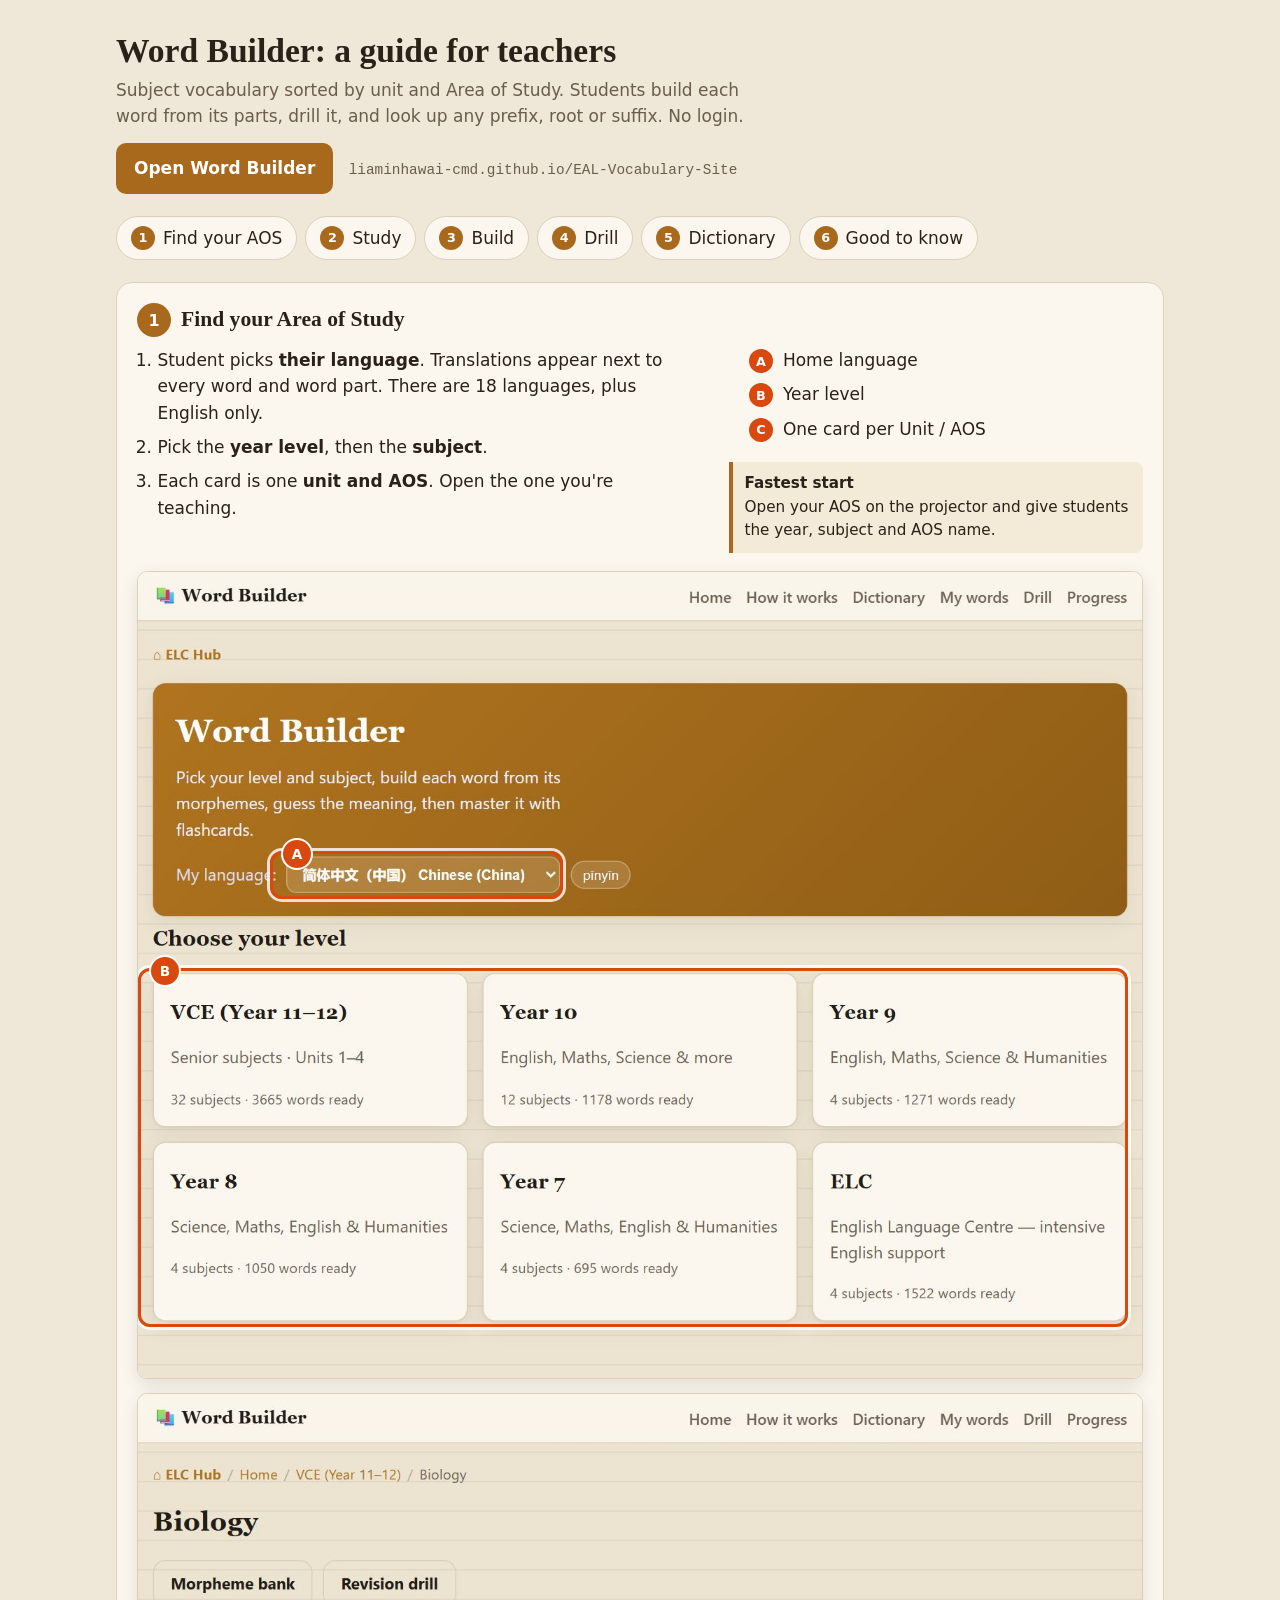
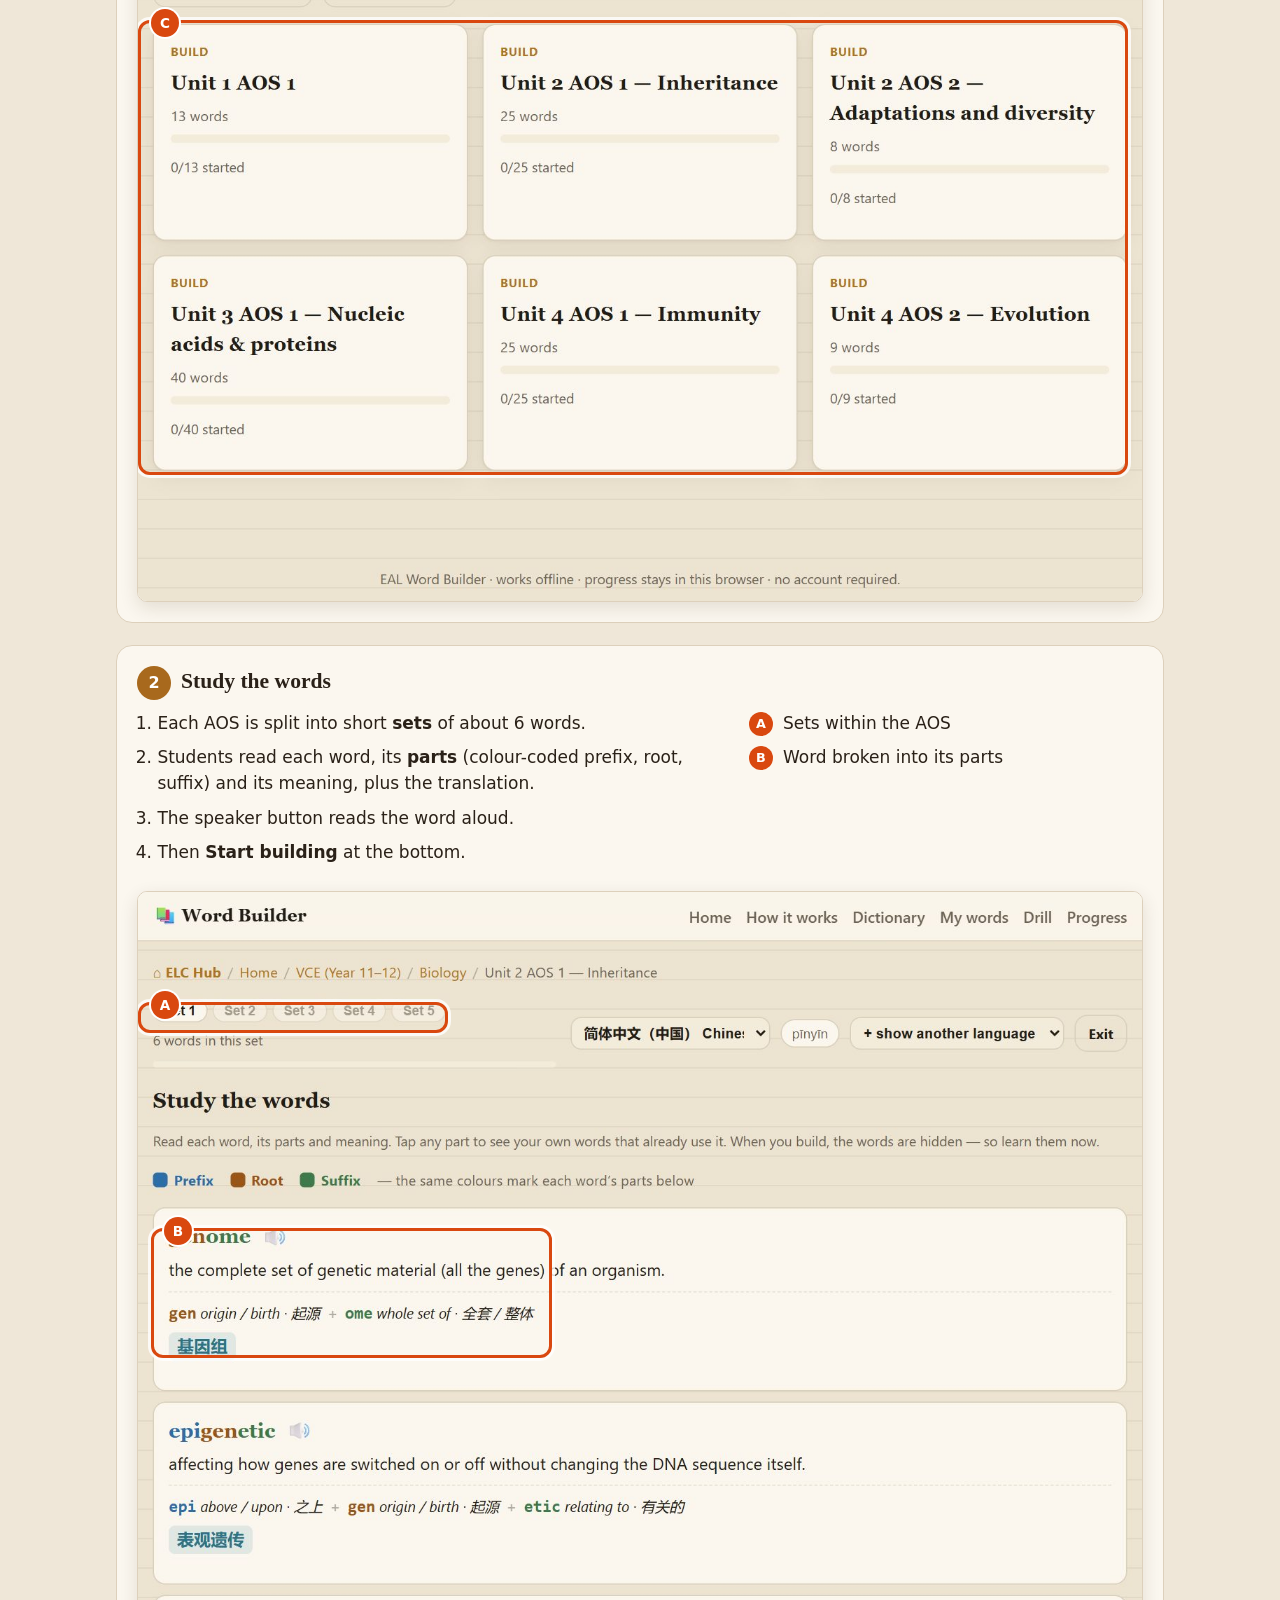
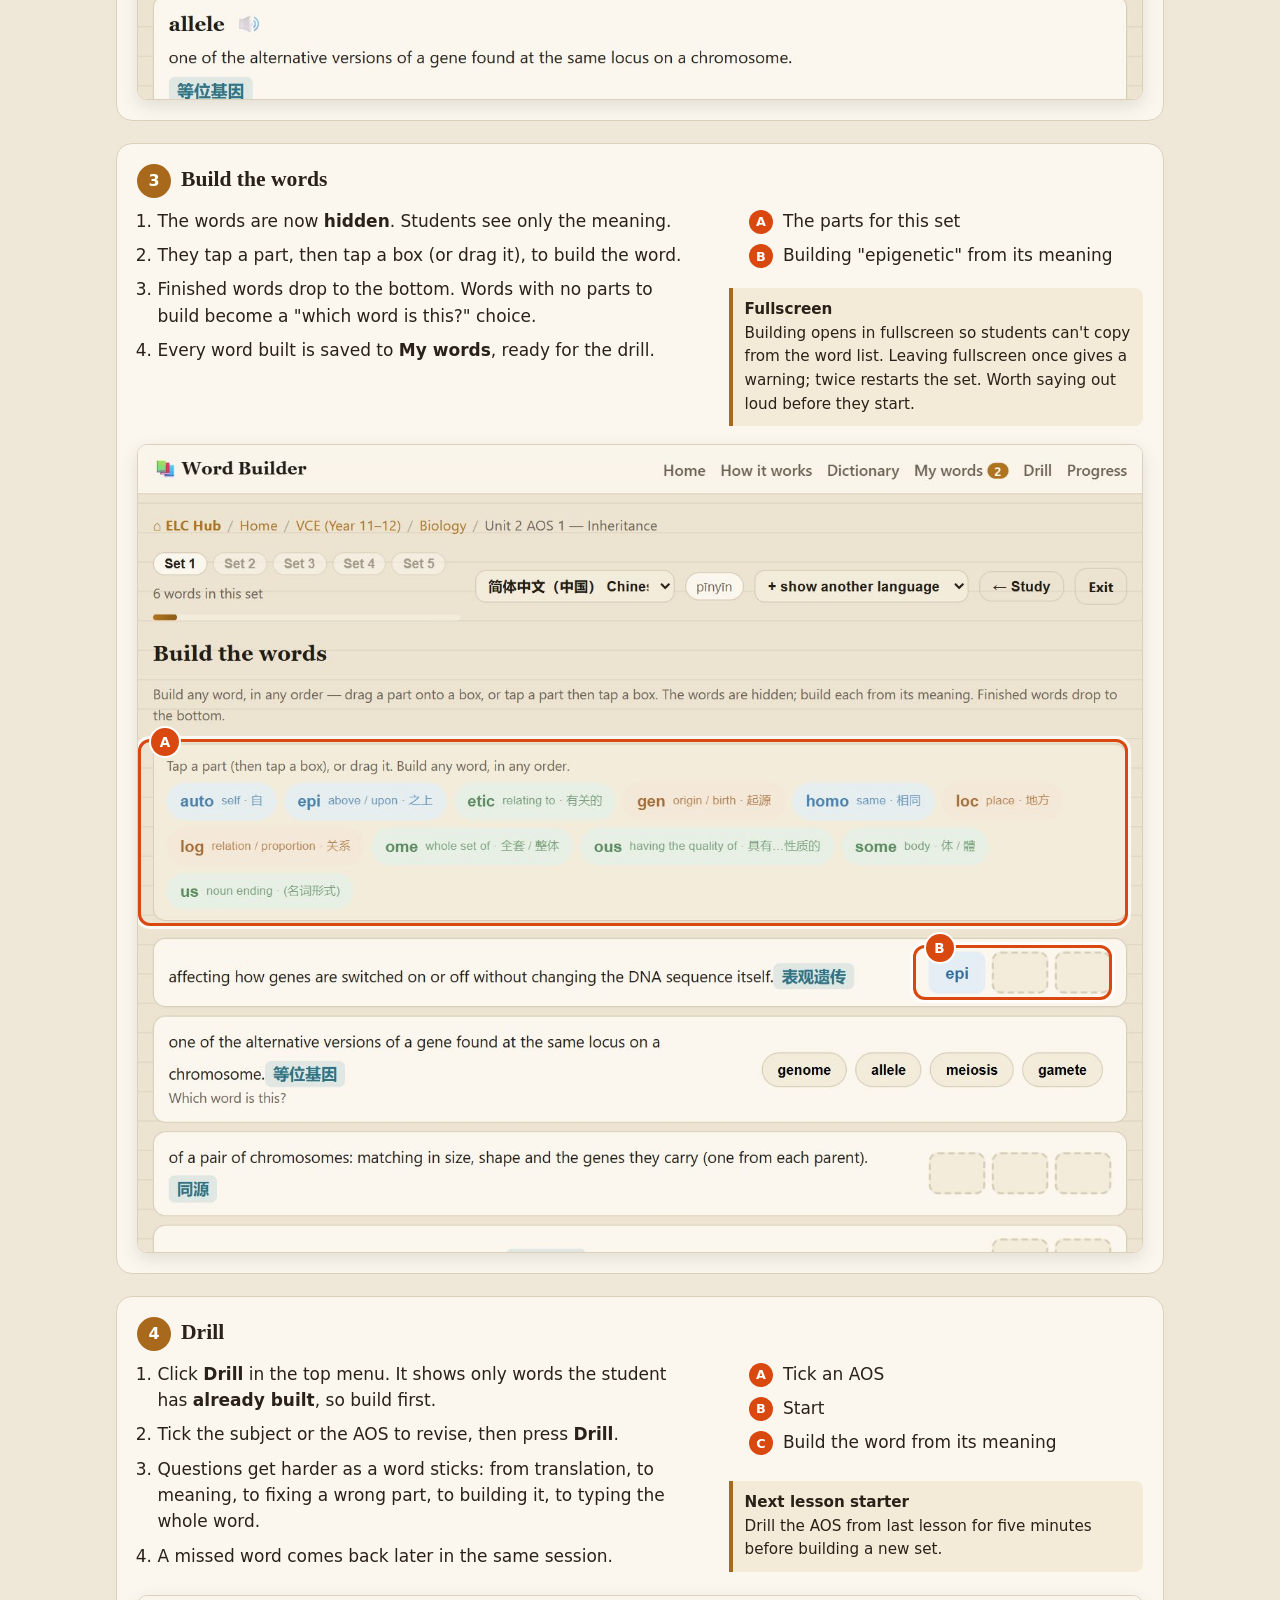
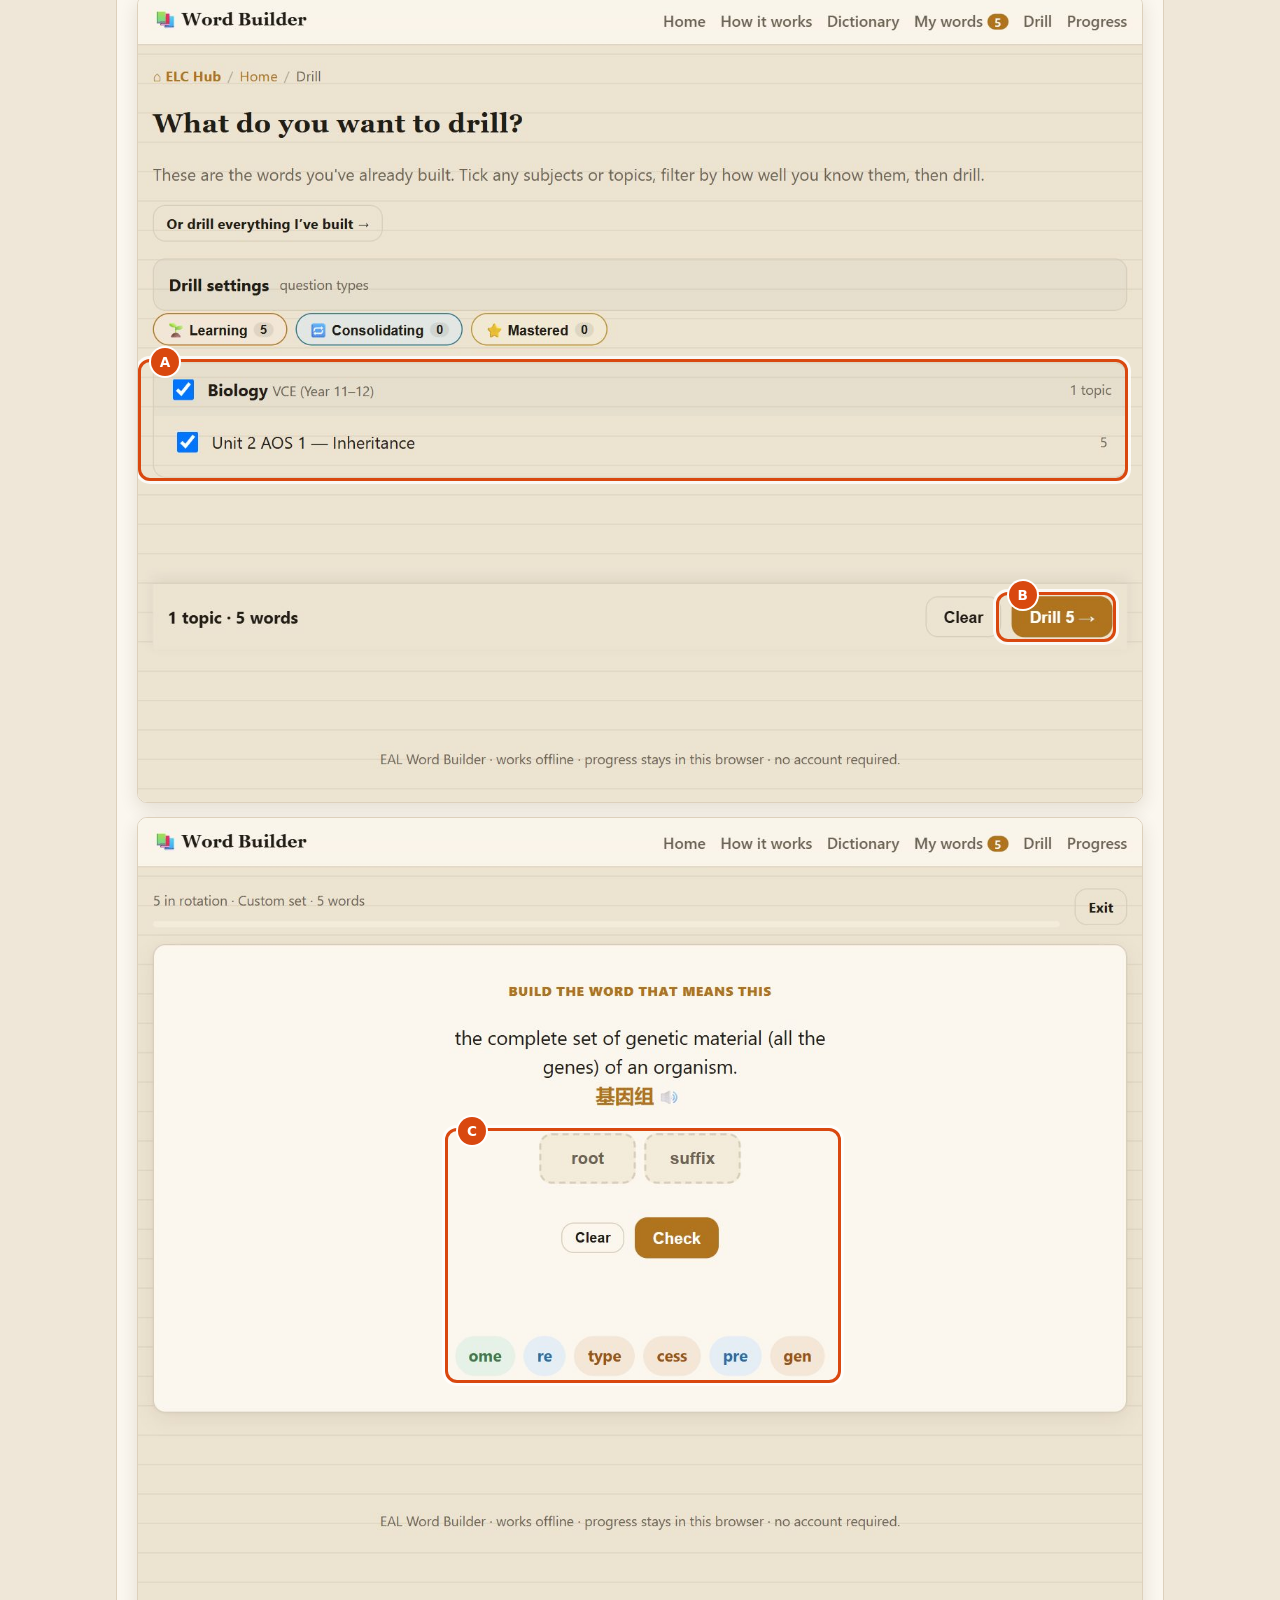
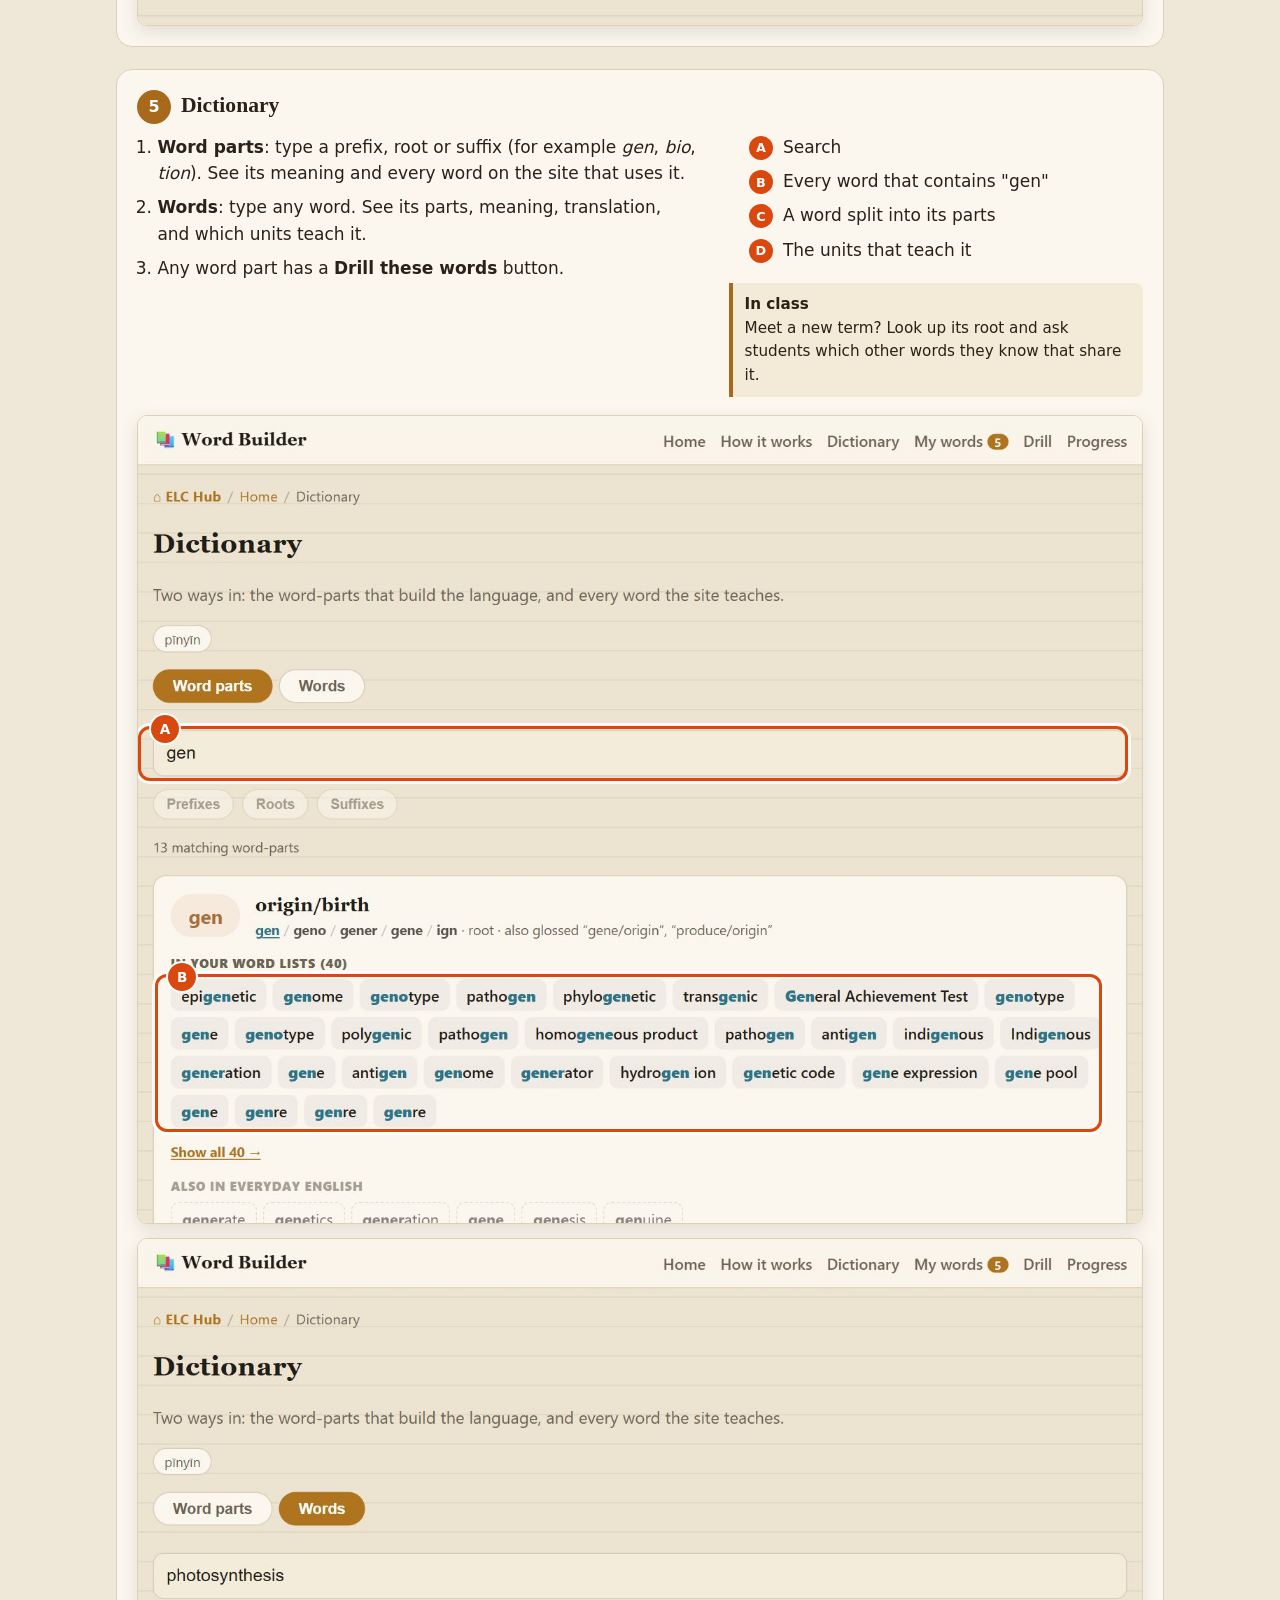
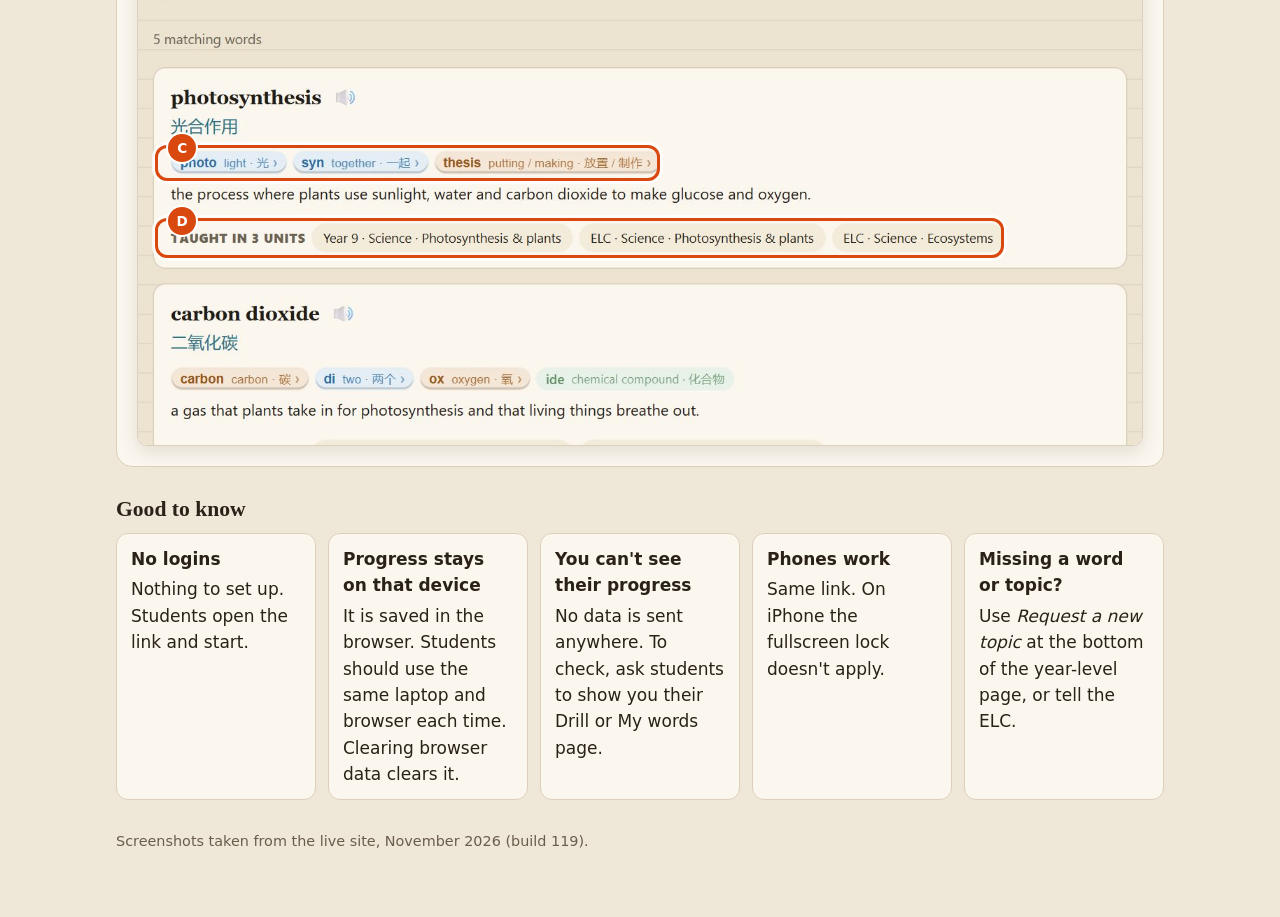
==== teachers/index.html @ efd08139 "Teacher guide at /teachers/: find an AOS, study, build, drill, dictionary Headstart teachers are get" ====
<!DOCTYPE html>
<html lang="en-AU">
<head>
<meta charset="UTF-8">
<meta name="viewport" content="width=device-width, initial-scale=1">
<title>Word Builder: teacher guide</title>
<meta name="description" content="A five-minute guide for teachers: how students find their unit's vocabulary, build it, drill it, and look up word parts.">
<link rel="icon" href="../icons/icon.svg" type="image/svg+xml">
<style>
/* ------------------------------------------------------------------
   Teacher guide for Word Builder. Screenshots are in img/, captured
   from the live site at 1366x768. Rings are positioned in % of the
   screenshot, so they stay on target at any width.
   ------------------------------------------------------------------ */
:root{
  --bg:#efe7d8; --card:#fbf7ef; --ink:#2a2118; --muted:#6b5d4c;
  --accent:#a8691d; --accent-ink:#ffffff; --ring:#d9480f; --line:#ddd0bb;
}
*{box-sizing:border-box}
html{scroll-behavior:smooth}
@media (prefers-reduced-motion:reduce){html{scroll-behavior:auto}}
body{margin:0;background:var(--bg);color:var(--ink);
  font:17px/1.55 system-ui,-apple-system,"Segoe UI",Roboto,sans-serif}
a{color:var(--accent)}
a:focus-visible,button:focus-visible{outline:3px solid var(--ring);outline-offset:2px}
.wrap{max-width:1080px;margin:0 auto;padding:24px 16px 64px}
header h1{font:700 2.1rem/1.15 Georgia,"Times New Roman",serif;margin:8px 0 6px}
header p{margin:0 0 14px;color:var(--muted);max-width:60ch}
.open{display:inline-block;background:var(--accent);color:var(--accent-ink);
  text-decoration:none;font-weight:700;padding:12px 18px;border-radius:10px;min-height:44px}
.url{font-family:ui-monospace,Consolas,monospace;font-size:.9rem;color:var(--muted);
  margin-left:10px;word-break:break-all}

/* contents strip */
nav.toc{display:flex;flex-wrap:wrap;gap:8px;margin:22px 0 8px;padding:0;list-style:none}
nav.toc a{display:flex;align-items:center;gap:8px;background:var(--card);border:1px solid var(--line);
  border-radius:999px;padding:8px 14px;text-decoration:none;color:var(--ink);min-height:40px}
nav.toc b{display:inline-grid;place-items:center;width:24px;height:24px;border-radius:50%;
  background:var(--accent);color:var(--accent-ink);font-size:.8rem}

/* steps */
section.step{background:var(--card);border:1px solid var(--line);border-radius:16px;
  padding:20px;margin:22px 0;display:grid;grid-template-columns:1fr;gap:18px;align-items:start}
/* text block: steps on the left, key and tip on the right, image full width below */
.step > div:first-child{display:grid;grid-template-columns:1.35fr 1fr;column-gap:32px;align-items:start}
.step > div:first-child h2{grid-column:1 / -1}
.step > div:first-child ol{grid-row:span 2}
.step > div:first-child .key{margin-top:0}
@media screen and (max-width:860px){.step > div:first-child{grid-template-columns:1fr}}
.step h2{font:700 1.35rem/1.2 Georgia,serif;margin:0 0 10px;display:flex;gap:10px;align-items:baseline}
.step h2 .n{flex:none;display:inline-grid;place-items:center;width:34px;height:34px;border-radius:50%;
  background:var(--accent);color:var(--accent-ink);font:700 1rem system-ui,sans-serif}
.step ol,.step ul{margin:0;padding-left:1.2em}
.step li{margin:0 0 8px}
.tip{margin-top:12px;padding:10px 12px;border-left:4px solid var(--accent);background:#f4ead8;
  border-radius:0 8px 8px 0;font-size:.95rem}
.tip b{display:block}

/* screenshot with callout rings */
.shot{margin:0;position:relative;border-radius:10px;overflow:hidden;border:1px solid var(--line);
  box-shadow:0 6px 18px rgba(60,40,10,.12);background:#fff}
/* The app's content column runs from 15% to 85% of the screenshot width.
   The frame is scaled so that column fills the figure; rings sit inside the
   frame, so their % positions still refer to the full screenshot. */
.frame{position:relative;width:142.86%;margin-left:-21.43%}
.shot img{display:block;width:100%;height:auto}
.ring{position:absolute;border:3px solid var(--ring);border-radius:12px;
  box-shadow:0 0 0 3px rgba(255,255,255,.8);pointer-events:none;animation:pulse 2.2s ease-in-out infinite}
.ring span{position:absolute;top:-14px;left:10px;width:28px;height:28px;border-radius:50%;
  background:var(--ring);color:#fff;font:700 .85rem/28px system-ui,sans-serif;text-align:center;
  box-shadow:0 0 0 2px #fff}
@keyframes pulse{0%,100%{box-shadow:0 0 0 3px rgba(255,255,255,.8),0 0 0 0 rgba(217,72,15,.45)}
  50%{box-shadow:0 0 0 3px rgba(255,255,255,.8),0 0 0 9px rgba(217,72,15,0)}}
@media (prefers-reduced-motion:reduce){.ring{animation:none}}
.key{list-style:none;padding:0;margin:10px 0 0}
.key li{display:flex;gap:10px;align-items:flex-start;margin:0 0 8px}
.key li i{flex:none;font-style:normal;display:inline-grid;place-items:center;width:24px;height:24px;
  border-radius:50%;background:var(--ring);color:#fff;font:700 .8rem system-ui,sans-serif;margin-top:2px}

.facts{display:grid;grid-template-columns:repeat(auto-fit,minmax(190px,1fr));gap:12px;margin-top:10px}
.facts div{background:var(--card);border:1px solid var(--line);border-radius:12px;padding:12px 14px}
.facts b{display:block;margin-bottom:4px}
footer{color:var(--muted);font-size:.9rem;margin-top:30px}

@media print{
  body{background:#fff;font-size:12pt}
  .ring{animation:none}
  section.step{break-inside:avoid;grid-template-columns:1fr;box-shadow:none}
  nav.toc,.open{display:none}
}
</style>
</head>
<body>
<div class="wrap">

<header>
  <h1>Word Builder: a guide for teachers</h1>
  <p>Subject vocabulary sorted by unit and Area of Study. Students build each word from its parts, drill it, and look up any prefix, root or suffix. No login.</p>
  <a class="open" href="../">Open Word Builder</a>
  <span class="url">liaminhawai-cmd.github.io/EAL-Vocabulary-Site</span>
</header>

<nav class="toc" aria-label="Steps">
  <a href="#find"><b>1</b>Find your AOS</a>
  <a href="#study"><b>2</b>Study</a>
  <a href="#build"><b>3</b>Build</a>
  <a href="#drill"><b>4</b>Drill</a>
  <a href="#dictionary"><b>5</b>Dictionary</a>
  <a href="#know"><b>6</b>Good to know</a>
</nav>

<!-- 1 -->
<section class="step" id="find">
  <div>
    <h2><span class="n">1</span>Find your Area of Study</h2>
    <ol>
      <li>Student picks <b>their language</b>. Translations appear next to every word and word part. There are 18 languages, plus English only.</li>
      <li>Pick the <b>year level</b>, then the <b>subject</b>.</li>
      <li>Each card is one <b>unit and AOS</b>. Open the one you're teaching.</li>
    </ol>
    <ul class="key">
      <li><i>A</i>Home language</li>
      <li><i>B</i>Year level</li>
      <li><i>C</i>One card per Unit / AOS</li>
    </ul>
    <div class="tip"><b>Fastest start</b>Open your AOS on the projector and give students the year, subject and AOS name.</div>
  </div>
  <div>
    <figure class="shot"><div class="frame">
      <img src="img/1-home.jpg" alt="Word Builder home page: a language menu and cards for VCE, Year 10, Year 9, Year 8, Year 7 and ELC." width="2049" height="1152" loading="lazy">
      <div class="ring" style="left:24.2%;top:34.6%;width:20.4%;height:6%"><span>A</span></div>
      <div class="ring" style="left:15%;top:49.2%;width:69%;height:44.4%"><span>B</span></div>
    </div></figure>
    <figure class="shot" style="margin-top:14px"><div class="frame">
      <img src="img/2-aos.jpg" alt="VCE Biology page with a card for each Unit and AOS, such as Unit 2 AOS 1 Inheritance." width="2049" height="1152" loading="lazy">
      <div class="ring" style="left:15%;top:28%;width:69%;height:56.4%"><span>C</span></div>
    </div></figure>
  </div>
</section>

<!-- 2 -->
<section class="step" id="study">
  <div>
    <h2><span class="n">2</span>Study the words</h2>
    <ol>
      <li>Each AOS is split into short <b>sets</b> of about 6 words.</li>
      <li>Students read each word, its <b>parts</b> (colour-coded prefix, root, suffix) and its meaning, plus the translation.</li>
      <li>The speaker button reads the word aloud.</li>
      <li>Then <b>Start building</b> at the bottom.</li>
    </ol>
    <ul class="key">
      <li><i>A</i>Sets within the AOS</li>
      <li><i>B</i>Word broken into its parts</li>
    </ul>
  </div>
  <figure class="shot"><div class="frame">
    <img src="img/3-study.jpg" alt="Study screen for Unit 2 AOS 1 Inheritance, showing genome split into gen and ome with meanings and a Chinese translation." width="2049" height="1152" loading="lazy">
    <div class="ring" style="left:15%;top:13.6%;width:21.6%;height:3.8%"><span>A</span></div>
    <div class="ring" style="left:15.9%;top:41.6%;width:28%;height:16.2%"><span>B</span></div>
  </div></figure>
</section>

<!-- 3 -->
<section class="step" id="build">
  <div>
    <h2><span class="n">3</span>Build the words</h2>
    <ol>
      <li>The words are now <b>hidden</b>. Students see only the meaning.</li>
      <li>They tap a part, then tap a box (or drag it), to build the word.</li>
      <li>Finished words drop to the bottom. Words with no parts to build become a "which word is this?" choice.</li>
      <li>Every word built is saved to <b>My words</b>, ready for the drill.</li>
    </ol>
    <ul class="key">
      <li><i>A</i>The parts for this set</li>
      <li><i>B</i>Building "epigenetic" from its meaning</li>
    </ul>
    <div class="tip"><b>Fullscreen</b>Building opens in fullscreen so students can't copy from the word list. Leaving fullscreen once gives a warning; twice restarts the set. Worth saying out loud before they start.</div>
  </div>
  <figure class="shot"><div class="frame">
    <img src="img/4-build.jpg" alt="Build screen: a bank of word parts above a list of meanings, each with empty boxes. The first box of one word holds epi." width="2049" height="1152" loading="lazy">
    <div class="ring" style="left:15%;top:36.4%;width:69%;height:23.2%"><span>A</span></div>
    <div class="ring" style="left:69%;top:62%;width:13.9%;height:6.8%"><span>B</span></div>
  </div></figure>
</section>

<!-- 4 -->
<section class="step" id="drill">
  <div>
    <h2><span class="n">4</span>Drill</h2>
    <ol>
      <li>Click <b>Drill</b> in the top menu. It shows only words the student has <b>already built</b>, so build first.</li>
      <li>Tick the subject or the AOS to revise, then press <b>Drill</b>.</li>
      <li>Questions get harder as a word sticks: from translation, to meaning, to fixing a wrong part, to building it, to typing the whole word.</li>
      <li>A missed word comes back later in the same session.</li>
    </ol>
    <ul class="key">
      <li><i>A</i>Tick an AOS</li>
      <li><i>B</i>Start</li>
      <li><i>C</i>Build the word from its meaning</li>
    </ul>
    <div class="tip"><b>Next lesson starter</b>Drill the AOS from last lesson for five minutes before building a new set.</div>
  </div>
  <div>
    <figure class="shot"><div class="frame">
      <img src="img/5-drill-pick.jpg" alt="Drill page: Biology and Unit 2 AOS 1 Inheritance ticked, with a Drill 5 button." width="2049" height="1152" loading="lazy">
      <div class="ring" style="left:15%;top:45%;width:69%;height:15.2%"><span>A</span></div>
      <div class="ring" style="left:74.8%;top:73.9%;width:8.4%;height:6.2%"><span>B</span></div>
    </div></figure>
    <figure class="shot" style="margin-top:14px"><div class="frame">
      <img src="img/6-drill-card.jpg" alt="Drill question: build the word that means the complete set of genetic material, with root and suffix boxes and six parts to choose from." width="2049" height="1152" loading="lazy">
      <div class="ring" style="left:36.4%;top:38.4%;width:27.6%;height:31.6%"><span>C</span></div>
    </div></figure>
  </div>
</section>

<!-- 5 -->
<section class="step" id="dictionary">
  <div>
    <h2><span class="n">5</span>Dictionary</h2>
    <ol>
      <li><b>Word parts</b>: type a prefix, root or suffix (for example <i>gen</i>, <i>bio</i>, <i>tion</i>). See its meaning and every word on the site that uses it.</li>
      <li><b>Words</b>: type any word. See its parts, meaning, translation, and which units teach it.</li>
      <li>Any word part has a <b>Drill these words</b> button.</li>
    </ol>
    <ul class="key">
      <li><i>A</i>Search</li>
      <li><i>B</i>Every word that contains "gen"</li>
      <li><i>C</i>A word split into its parts</li>
      <li><i>D</i>The units that teach it</li>
    </ul>
    <div class="tip"><b>In class</b>Meet a new term? Look up its root and ask students which other words they know that share it.</div>
  </div>
  <div>
    <figure class="shot"><div class="frame">
      <img src="img/7-dict-parts.jpg" alt="Dictionary, Word parts tab, searching gen: origin or birth, with 40 words such as genome, pathogen and genotype." width="2049" height="1152" loading="lazy">
      <div class="ring" style="left:15%;top:38.4%;width:69%;height:6.8%"><span>A</span></div>
      <div class="ring" style="left:16.2%;top:69.2%;width:66%;height:19.6%"><span>B</span></div>
    </div></figure>
    <figure class="shot" style="margin-top:14px"><div class="frame">
      <img src="img/8-dict-words.jpg" alt="Dictionary, Words tab, photosynthesis split into photo, syn and thesis, taught in Year 9 Science and two ELC units." width="2049" height="1152" loading="lazy">
      <div class="ring" style="left:16.2%;top:62.8%;width:35.2%;height:4.4%"><span>C</span></div>
      <div class="ring" style="left:16.2%;top:71.8%;width:59.2%;height:5%"><span>D</span></div>
    </div></figure>
  </div>
</section>

<!-- 6 -->
<section id="know">
  <h2 style="font:700 1.35rem/1.2 Georgia,serif;margin:30px 0 4px">Good to know</h2>
  <div class="facts">
    <div><b>No logins</b>Nothing to set up. Students open the link and start.</div>
    <div><b>Progress stays on that device</b>It is saved in the browser. Students should use the same laptop and browser each time. Clearing browser data clears it.</div>
    <div><b>You can't see their progress</b>No data is sent anywhere. To check, ask students to show you their Drill or My words page.</div>
    <div><b>Phones work</b>Same link. On iPhone the fullscreen lock doesn't apply.</div>
    <div><b>Missing a word or topic?</b>Use <i>Request a new topic</i> at the bottom of the year-level page, or tell the ELC.</div>
  </div>
</section>

<footer>Screenshots taken from the live site, November 2026 (build 119).</footer>
</div>
</body>
</html>
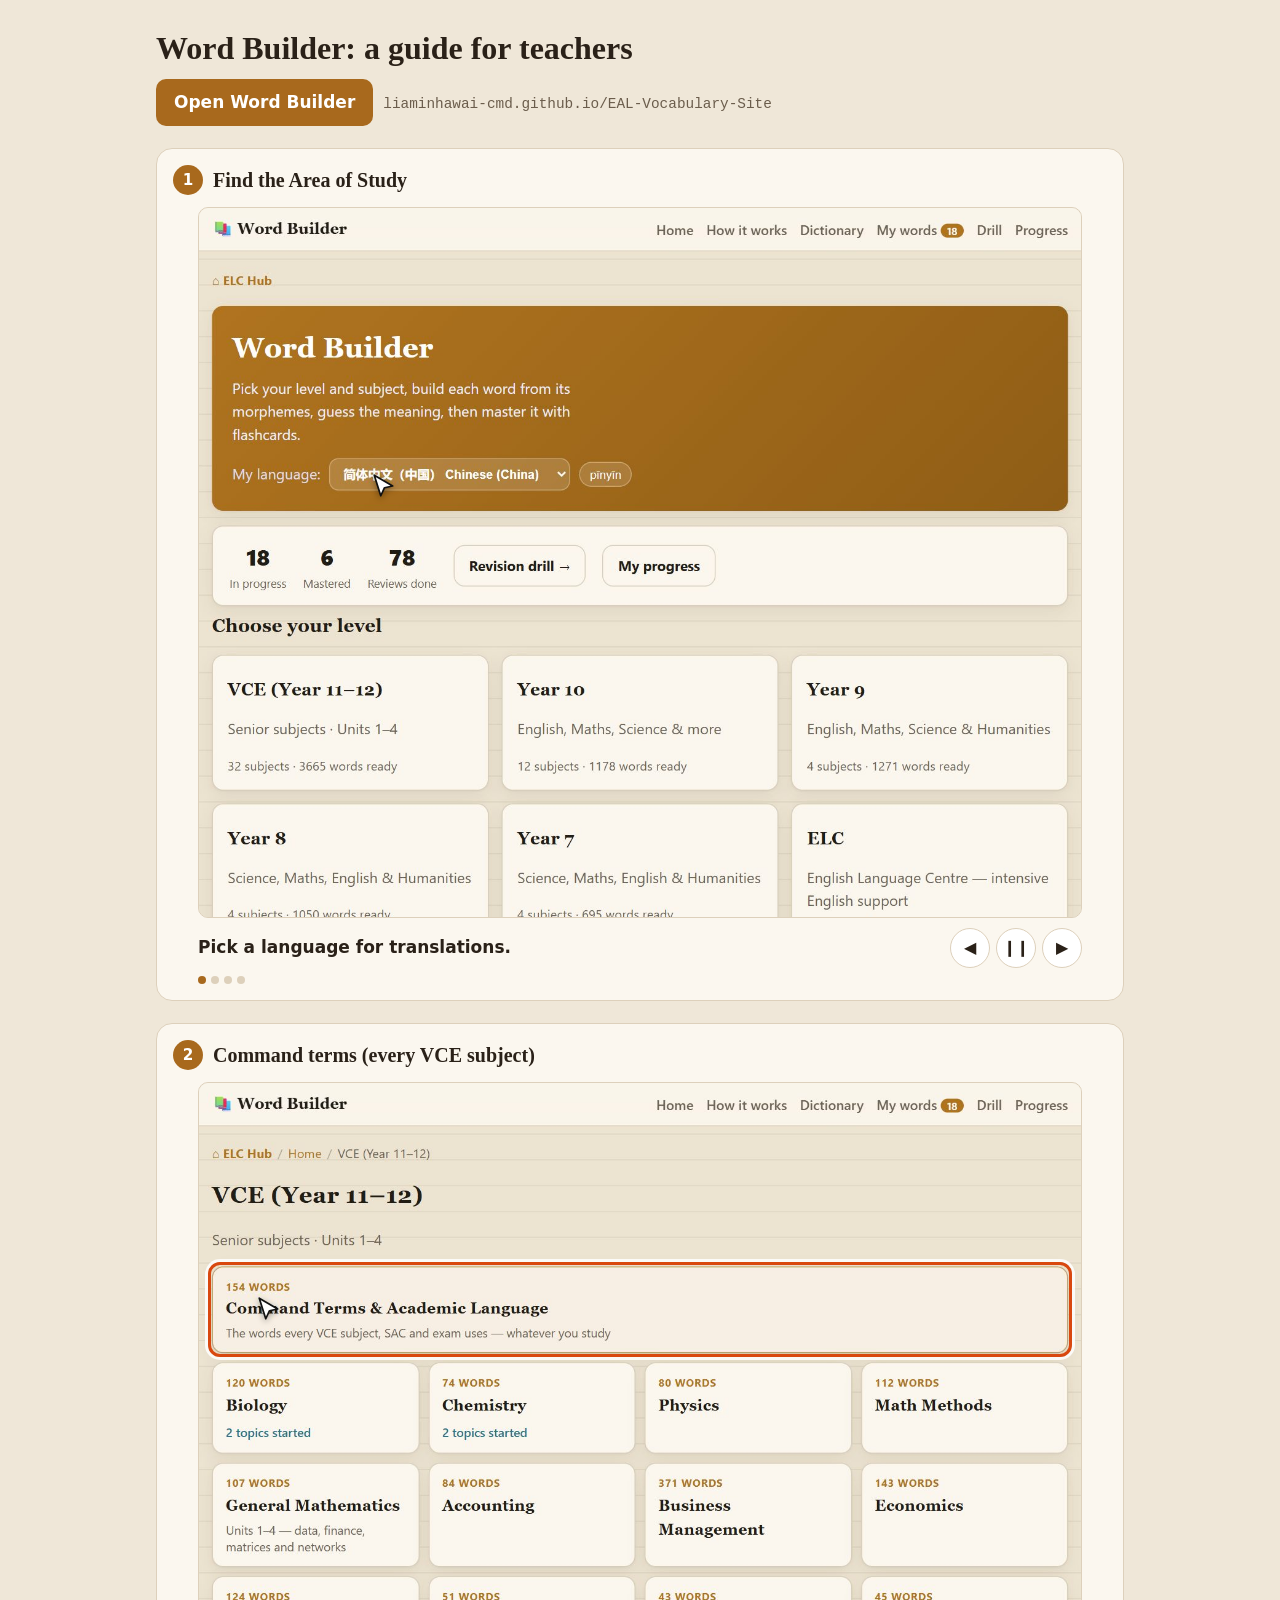
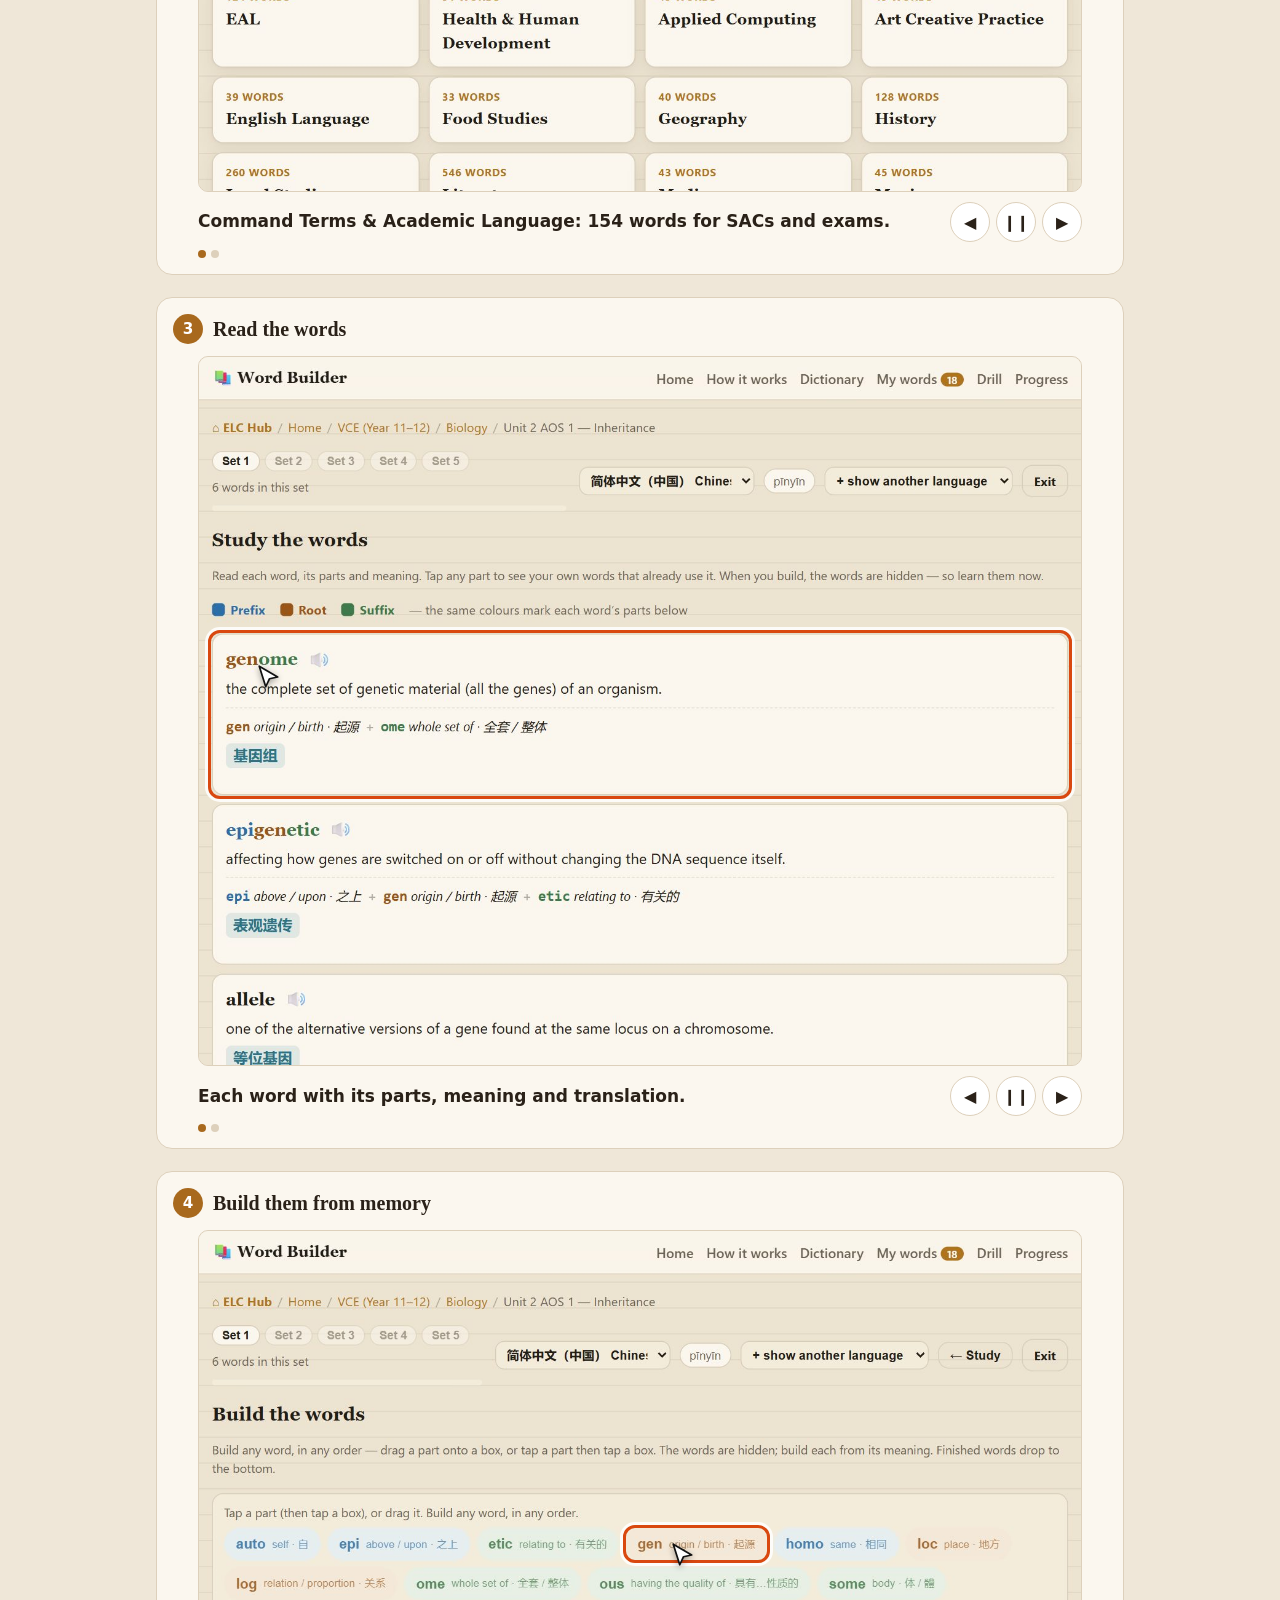
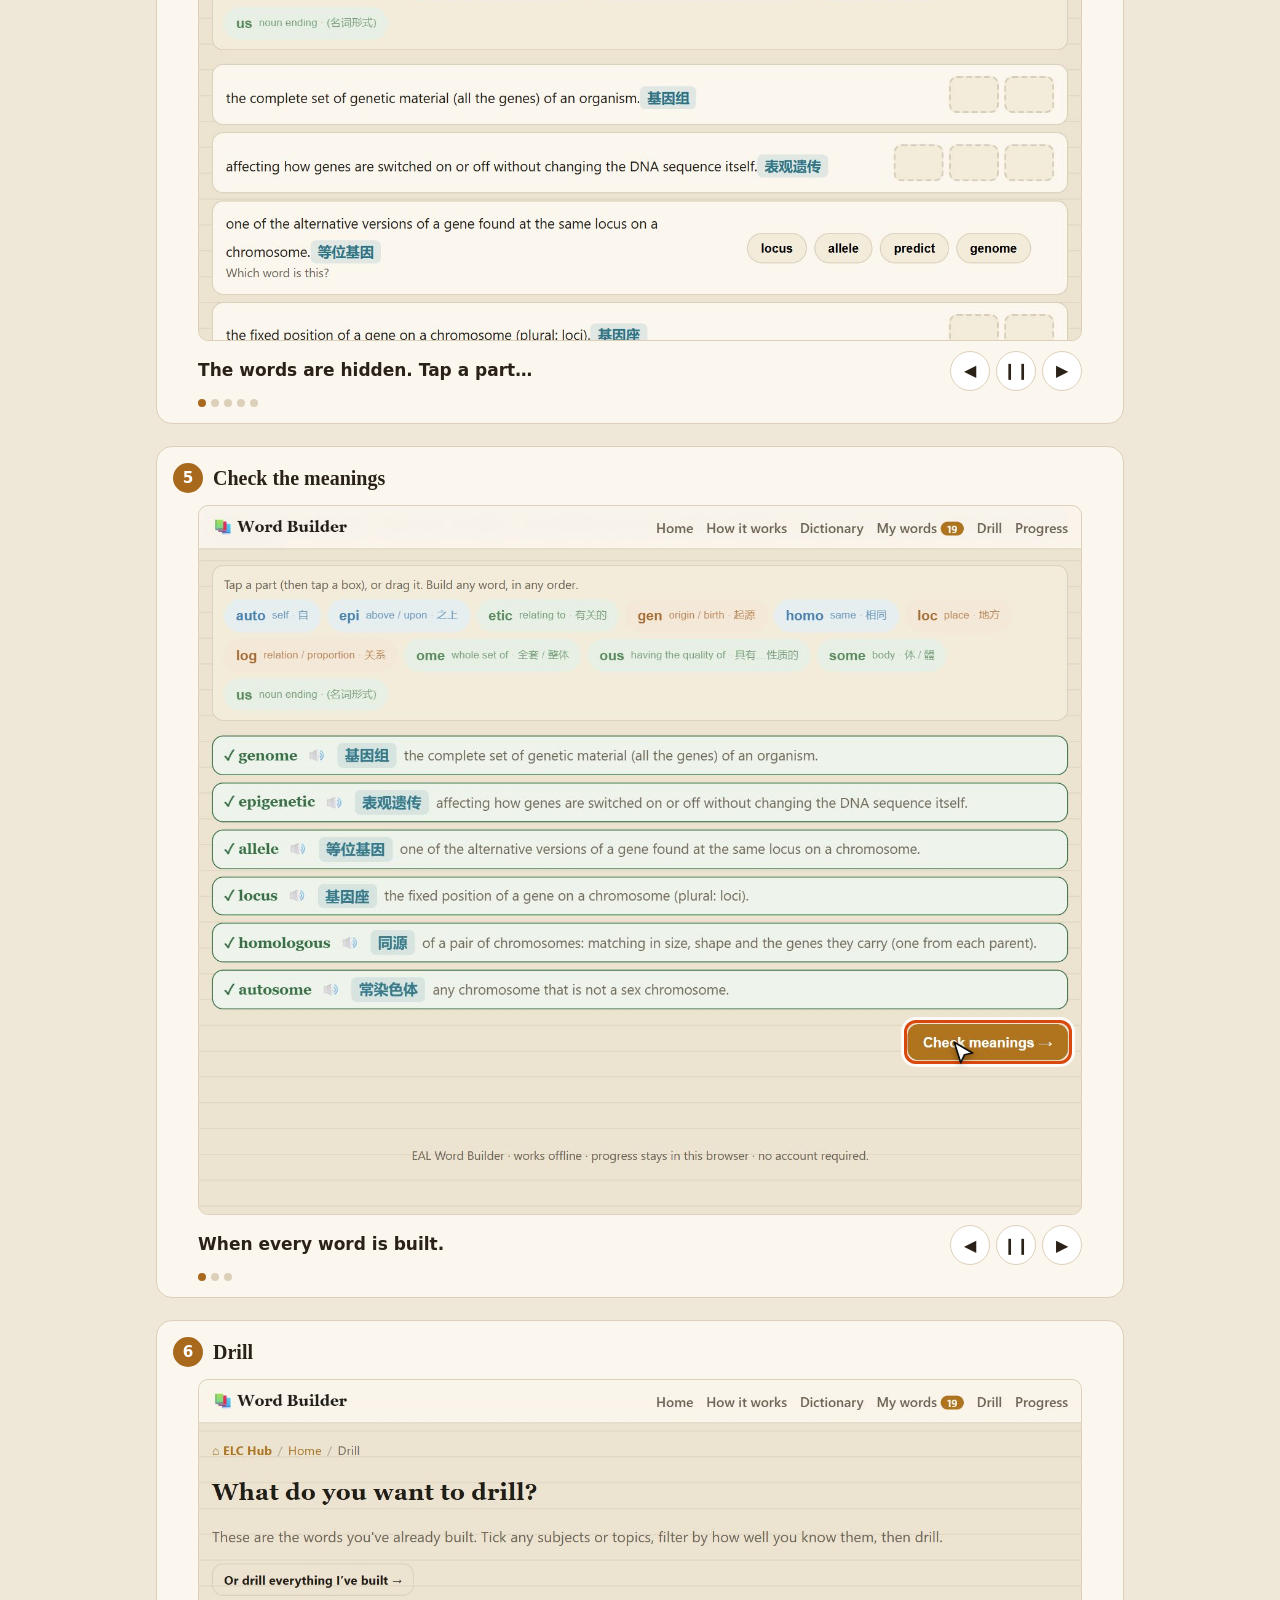
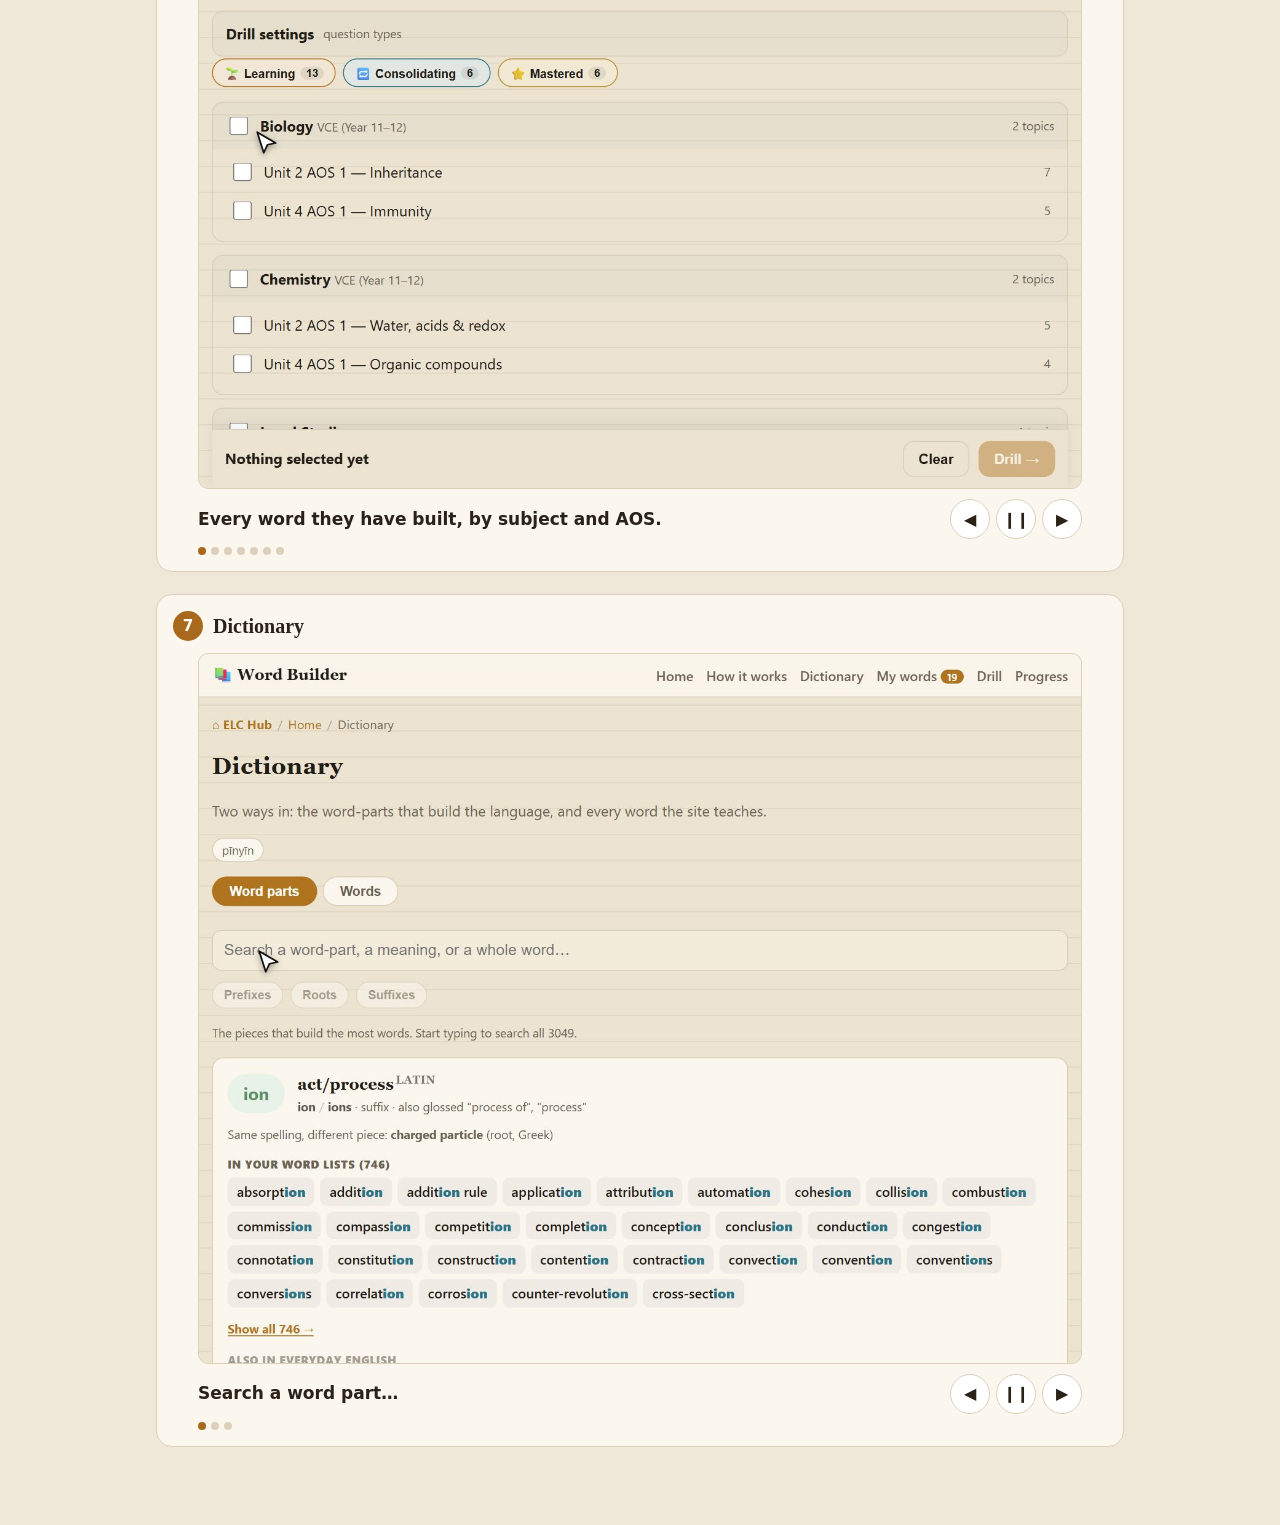
==== commit d123da9e: "Teacher guide: animated walkthroughs, Drill combinations, Command Terms; text cut back Asked for: a " ====
--- a/teachers/index.html
+++ b/teachers/index.html
@@ -4,259 +4,182 @@
 <meta charset="UTF-8">
 <meta name="viewport" content="width=device-width, initial-scale=1">
 <title>Word Builder: teacher guide</title>
-<meta name="description" content="A five-minute guide for teachers: how students find their unit's vocabulary, build it, drill it, and look up word parts.">
+<meta name="description" content="How students find their Area of Study, build the words, check meanings, drill and use the dictionary.">
 <link rel="icon" href="../icons/icon.svg" type="image/svg+xml">
 <style>
-/* ------------------------------------------------------------------
-   Teacher guide for Word Builder. Screenshots are in img/, captured
-   from the live site at 1366x768. Rings are positioned in % of the
-   screenshot, so they stay on target at any width.
-   ------------------------------------------------------------------ */
-:root{
-  --bg:#efe7d8; --card:#fbf7ef; --ink:#2a2118; --muted:#6b5d4c;
-  --accent:#a8691d; --accent-ink:#ffffff; --ring:#d9480f; --line:#ddd0bb;
-}
+:root{--bg:#efe7d8;--card:#fbf7ef;--ink:#2a2118;--muted:#6b5d4c;--accent:#a8691d;--ring:#d9480f;--line:#ddd0bb}
 *{box-sizing:border-box}
-html{scroll-behavior:smooth}
-@media (prefers-reduced-motion:reduce){html{scroll-behavior:auto}}
-body{margin:0;background:var(--bg);color:var(--ink);
-  font:17px/1.55 system-ui,-apple-system,"Segoe UI",Roboto,sans-serif}
-a{color:var(--accent)}
-a:focus-visible,button:focus-visible{outline:3px solid var(--ring);outline-offset:2px}
-.wrap{max-width:1080px;margin:0 auto;padding:24px 16px 64px}
-header h1{font:700 2.1rem/1.15 Georgia,"Times New Roman",serif;margin:8px 0 6px}
-header p{margin:0 0 14px;color:var(--muted);max-width:60ch}
-.open{display:inline-block;background:var(--accent);color:var(--accent-ink);
-  text-decoration:none;font-weight:700;padding:12px 18px;border-radius:10px;min-height:44px}
-.url{font-family:ui-monospace,Consolas,monospace;font-size:.9rem;color:var(--muted);
-  margin-left:10px;word-break:break-all}
+body{margin:0;background:var(--bg);color:var(--ink);font:17px/1.5 system-ui,-apple-system,"Segoe UI",Roboto,sans-serif}
+.wrap{max-width:1000px;margin:0 auto;padding:24px 16px 56px}
+h1{font:700 2rem/1.15 Georgia,serif;margin:6px 0 12px}
+.open{display:inline-block;background:var(--accent);color:#fff;text-decoration:none;font-weight:700;padding:11px 18px;border-radius:10px}
+.open:focus-visible,button:focus-visible{outline:3px solid var(--ring);outline-offset:2px}
+.url{font:.9rem ui-monospace,Consolas,monospace;color:var(--muted);margin-left:10px;word-break:break-all}
 
-/* contents strip */
-nav.toc{display:flex;flex-wrap:wrap;gap:8px;margin:22px 0 8px;padding:0;list-style:none}
-nav.toc a{display:flex;align-items:center;gap:8px;background:var(--card);border:1px solid var(--line);
-  border-radius:999px;padding:8px 14px;text-decoration:none;color:var(--ink);min-height:40px}
-nav.toc b{display:inline-grid;place-items:center;width:24px;height:24px;border-radius:50%;
-  background:var(--accent);color:var(--accent-ink);font-size:.8rem}
+section{background:var(--card);border:1px solid var(--line);border-radius:16px;padding:16px;margin:22px 0}
+h2{font:700 1.25rem/1.2 Georgia,serif;margin:0 0 12px;display:flex;gap:10px;align-items:center}
+h2 .n{display:inline-grid;place-items:center;width:30px;height:30px;border-radius:50%;background:var(--accent);color:#fff;font:700 .95rem system-ui,sans-serif}
 
-/* steps */
-section.step{background:var(--card);border:1px solid var(--line);border-radius:16px;
-  padding:20px;margin:22px 0;display:grid;grid-template-columns:1fr;gap:18px;align-items:start}
-/* text block: steps on the left, key and tip on the right, image full width below */
-.step > div:first-child{display:grid;grid-template-columns:1.35fr 1fr;column-gap:32px;align-items:start}
-.step > div:first-child h2{grid-column:1 / -1}
-.step > div:first-child ol{grid-row:span 2}
-.step > div:first-child .key{margin-top:0}
-@media screen and (max-width:860px){.step > div:first-child{grid-template-columns:1fr}}
-.step h2{font:700 1.35rem/1.2 Georgia,serif;margin:0 0 10px;display:flex;gap:10px;align-items:baseline}
-.step h2 .n{flex:none;display:inline-grid;place-items:center;width:34px;height:34px;border-radius:50%;
-  background:var(--accent);color:var(--accent-ink);font:700 1rem system-ui,sans-serif}
-.step ol,.step ul{margin:0;padding-left:1.2em}
-.step li{margin:0 0 8px}
-.tip{margin-top:12px;padding:10px 12px;border-left:4px solid var(--accent);background:#f4ead8;
-  border-radius:0 8px 8px 0;font-size:.95rem}
-.tip b{display:block}
+/* stage: the app's content column (15% to 85% of each screenshot) fills the box */
+.stage{position:relative;overflow:hidden;border-radius:10px;border:1px solid var(--line);background:#efe6d6;
+  /* cropped frame height is 0.803 x width: cap width so heading, image and caption fit one screen */
+  width:min(100%, calc((100vh - 190px) * 1.245));margin:0 auto}
+.bar,.dots{width:min(100%, calc((100vh - 190px) * 1.245));margin-left:auto;margin-right:auto}
+.frame{position:relative;width:142.86%;margin-left:-21.43%;aspect-ratio:2049/1152}
+.frame img{position:absolute;inset:0;width:100%;height:100%;opacity:0;transition:opacity .45s ease}
+.frame img.on{opacity:1}
+.ring{position:absolute;border:3px solid var(--ring);border-radius:12px;box-shadow:0 0 0 3px rgba(255,255,255,.85);
+  opacity:0;transition:opacity .3s ease;pointer-events:none}
+.ring.on{opacity:1}
+.cursor{position:absolute;width:26px;height:26px;margin:-2px 0 0 -3px;pointer-events:none;
+  transition:left .7s cubic-bezier(.4,0,.2,1),top .7s cubic-bezier(.4,0,.2,1),opacity .3s;filter:drop-shadow(0 2px 3px rgba(0,0,0,.35))}
+.ripple{position:absolute;width:44px;height:44px;margin:-22px 0 0 -22px;border-radius:50%;border:3px solid var(--ring);
+  opacity:0;pointer-events:none}
+.ripple.go{animation:ripple .55s ease-out}
+@keyframes ripple{from{transform:scale(.3);opacity:.9}to{transform:scale(1.4);opacity:0}}
 
-/* screenshot with callout rings */
-.shot{margin:0;position:relative;border-radius:10px;overflow:hidden;border:1px solid var(--line);
-  box-shadow:0 6px 18px rgba(60,40,10,.12);background:#fff}
-/* The app's content column runs from 15% to 85% of the screenshot width.
-   The frame is scaled so that column fills the figure; rings sit inside the
-   frame, so their % positions still refer to the full screenshot. */
-.frame{position:relative;width:142.86%;margin-left:-21.43%}
-.shot img{display:block;width:100%;height:auto}
-.ring{position:absolute;border:3px solid var(--ring);border-radius:12px;
-  box-shadow:0 0 0 3px rgba(255,255,255,.8);pointer-events:none;animation:pulse 2.2s ease-in-out infinite}
-.ring span{position:absolute;top:-14px;left:10px;width:28px;height:28px;border-radius:50%;
-  background:var(--ring);color:#fff;font:700 .85rem/28px system-ui,sans-serif;text-align:center;
-  box-shadow:0 0 0 2px #fff}
-@keyframes pulse{0%,100%{box-shadow:0 0 0 3px rgba(255,255,255,.8),0 0 0 0 rgba(217,72,15,.45)}
-  50%{box-shadow:0 0 0 3px rgba(255,255,255,.8),0 0 0 9px rgba(217,72,15,0)}}
-@media (prefers-reduced-motion:reduce){.ring{animation:none}}
-.key{list-style:none;padding:0;margin:10px 0 0}
-.key li{display:flex;gap:10px;align-items:flex-start;margin:0 0 8px}
-.key li i{flex:none;font-style:normal;display:inline-grid;place-items:center;width:24px;height:24px;
-  border-radius:50%;background:var(--ring);color:#fff;font:700 .8rem system-ui,sans-serif;margin-top:2px}
+.bar{display:flex;align-items:center;gap:12px;margin-top:10px}
+.cap{flex:1;margin:0;font-weight:600;min-height:1.5em}
+.ctl{display:flex;gap:6px}
+.ctl button{width:40px;height:40px;border-radius:50%;border:1px solid var(--line);background:#fff;color:var(--ink);
+  font-size:1rem;cursor:pointer;display:grid;place-items:center}
+.dots{display:flex;gap:5px;margin-top:8px}
+.dots i{width:8px;height:8px;border-radius:50%;background:var(--line)}
+.dots i.on{background:var(--accent)}
 
-.facts{display:grid;grid-template-columns:repeat(auto-fit,minmax(190px,1fr));gap:12px;margin-top:10px}
-.facts div{background:var(--card);border:1px solid var(--line);border-radius:12px;padding:12px 14px}
-.facts b{display:block;margin-bottom:4px}
-footer{color:var(--muted);font-size:.9rem;margin-top:30px}
-
-@media print{
-  body{background:#fff;font-size:12pt}
-  .ring{animation:none}
-  section.step{break-inside:avoid;grid-template-columns:1fr;box-shadow:none}
-  nav.toc,.open{display:none}
-}
+@media (prefers-reduced-motion:reduce){.frame img,.ring,.cursor{transition:none}.ripple.go{animation:none}}
+@media screen and (max-width:600px){.cursor{width:20px;height:20px}.cap{font-size:.95rem}}
+@media print{body{background:#fff}.ctl,.dots,.cursor,.ripple{display:none}section{break-inside:avoid}}
 </style>
 </head>
 <body>
 <div class="wrap">
+  <h1>Word Builder: a guide for teachers</h1>
+  <a class="open" href="../">Open Word Builder</a><span class="url">liaminhawai-cmd.github.io/EAL-Vocabulary-Site</span>
+  <main id="steps"></main>
+</div>
 
-<header>
-  <h1>Word Builder: a guide for teachers</h1>
-  <p>Subject vocabulary sorted by unit and Area of Study. Students build each word from its parts, drill it, and look up any prefix, root or suffix. No login.</p>
-  <a class="open" href="../">Open Word Builder</a>
-  <span class="url">liaminhawai-cmd.github.io/EAL-Vocabulary-Site</span>
-</header>
+<script>
+/* ===================================================================
+   GUIDE CONTENT. One entry per step; one frame per screenshot.
+   img : file in img/ (captured from the live site at 1366x768)
+   cap : the caption shown under that frame
+   at  : where the cursor goes and the ring is drawn, in % of the
+         full screenshot {x, y, w, h}; null for no cursor
+   =================================================================== */
+const GUIDE = [
+  { title: 'Find the Area of Study', frames: [
+    { img: 'g1-home',  cap: 'Pick a language for translations.',          at: { x: 24.92, y: 34.55, w: 19.99, h: 6.12 } },
+    { img: 'g1-home',  cap: 'Pick the year level.',                       at: { x: 16.03, y: 63.08, w: 21.96, h: 19.12 } },
+    { img: 'g1-level', cap: 'Pick the subject.',                          at: { x: 16.03, y: 39.47, w: 16.43, h: 12.92 } },
+    { img: 'g1-aos',   cap: 'Pick the Unit and AOS.',                     at: { x: 39.02, y: 28.56, w: 21.96, h: 26.75 } },
+  ]},
+  { title: 'Command terms (every VCE subject)', frames: [
+    { img: 'g1-command',       cap: 'Command Terms & Academic Language: 154 words for SACs and exams.', at: { x: 15.74, y: 25.33, w: 68.52, h: 13.36 } },
+    { img: 'g1-command-lists', cap: 'Ten lists, from describe, explain, analyse to hedging and data.',   at: { x: 15.74, y: 33.35, w: 22.55, h: 27.8 } },
+  ]},
+  { title: 'Read the words', frames: [
+    { img: 'g2-study', cap: 'Each word with its parts, meaning and translation.', at: { x: 15.74, y: 38.59, w: 68.52, h: 23.74 } },
+    { img: 'g2-start', cap: 'Then start building.',                              at: { x: 72.59, y: 72.72, w: 11.67, h: 6.12 } },
+  ]},
+  { title: 'Build them from memory', frames: [
+    { img: 'g3-build0', cap: 'The words are hidden. Tap a part…',     at: { x: 48.63, y: 41.41, w: 11.68, h: 5.44 } },
+    { img: 'g3-build1', cap: '…then the box beside its meaning.',      at: { x: 74.3,  y: 78.04, w: 4.39,  h: 5.99 } },
+    { img: 'g3-build2', cap: 'Next part.',                             at: { x: 31.06, y: 46.98, w: 14.47, h: 5.44 } },
+    { img: 'g3-build3', cap: 'Built words drop to the bottom.',        at: null },
+    { img: 'g3-build4', cap: 'Any word, in any order.',                at: { x: 69.69, y: 62.02, w: 13.62, h: 6.77 } },
+  ]},
+  { title: 'Check the meanings', frames: [
+    { img: 'g3-checkbtn', cap: 'When every word is built.',                         at: { x: 70.92, y: 72.66, w: 13.34, h: 6.12 } },
+    { img: 'g3-modes',    cap: 'Tap the translation, type it, or match the definition.', at: { x: 61.52, y: 33.77, w: 22.74, h: 11.59 } },
+    { img: 'g3-check',    cap: 'Each answer is marked.',                            at: { x: 15.59, y: 32.67, w: 68.81, h: 48 } },
+  ]},
+  { title: 'Drill', frames: [
+    { img: 'g4-pick0',            cap: 'Every word they have built, by subject and AOS.', at: { x: 15.59, y: 44.71, w: 68.81, h: 54 } },
+    { img: 'g4-pick-aos',         cap: 'One AOS.',                                        at: { x: 16.84, y: 57.6,  w: 66.33, h: 6.51 } },
+    { img: 'g4-pick-subject',     cap: 'A whole subject.',                                at: { x: 15.74, y: 66.59, w: 68.52, h: 20.83 } },
+    { img: 'g4-pick-notmastered', cap: 'Every subject, without mastered words.',          at: { x: 38.43, y: 38.85, w: 10.09, h: 5.08 } },
+    { img: 'g4-pick-learning',    cap: 'Only words still being learnt.',                  at: { x: 15.59, y: 38.59, w: 68.81, h: 5.6 } },
+    { img: 'g4-settings',         cap: 'Choose the question types.',                      at: { x: 15.74, y: 31.98, w: 68.52, h: 37.08 } },
+    { img: 'g4-card',             cap: 'Drill.',                                          at: { x: 15.74, y: 15.08, w: 68.52, h: 59.09 } },
+  ]},
+  { title: 'Dictionary', frames: [
+    { img: 'g5-dict0',      cap: 'Search a word part…',             at: { x: 15.74, y: 38.46, w: 68.52, h: 6.77 } },
+    { img: 'g5-dict-gen',   cap: '…to see every word that uses it.', at: { x: 15.74, y: 56.34, w: 68.52, h: 42 } },
+    { img: 'g5-dict-words', cap: 'Or search a whole word.',          at: { x: 15.74, y: 52.56, w: 68.52, h: 26.07 } },
+  ]},
+];
+/* =================================================================== */
 
-<nav class="toc" aria-label="Steps">
-  <a href="#find"><b>1</b>Find your AOS</a>
-  <a href="#study"><b>2</b>Study</a>
-  <a href="#build"><b>3</b>Build</a>
-  <a href="#drill"><b>4</b>Drill</a>
-  <a href="#dictionary"><b>5</b>Dictionary</a>
-  <a href="#know"><b>6</b>Good to know</a>
-</nav>
+const still = matchMedia('(prefers-reduced-motion: reduce)').matches;
+const HOLD = 2300, MOVE = 750;
+const el = (tag, cls, html) => { const e = document.createElement(tag); if (cls) e.className = cls; if (html != null) e.innerHTML = html; return e; };
+const CURSOR = '<svg viewBox="0 0 24 24"><path d="M3 2l17 10-7.5 1.6L9 21z" fill="#fff" stroke="#111" stroke-width="1.6" stroke-linejoin="round"/></svg>';
 
-<!-- 1 -->
-<section class="step" id="find">
-  <div>
-    <h2><span class="n">1</span>Find your Area of Study</h2>
-    <ol>
-      <li>Student picks <b>their language</b>. Translations appear next to every word and word part. There are 18 languages, plus English only.</li>
-      <li>Pick the <b>year level</b>, then the <b>subject</b>.</li>
-      <li>Each card is one <b>unit and AOS</b>. Open the one you're teaching.</li>
-    </ol>
-    <ul class="key">
-      <li><i>A</i>Home language</li>
-      <li><i>B</i>Year level</li>
-      <li><i>C</i>One card per Unit / AOS</li>
-    </ul>
-    <div class="tip"><b>Fastest start</b>Open your AOS on the projector and give students the year, subject and AOS name.</div>
-  </div>
-  <div>
-    <figure class="shot"><div class="frame">
-      <img src="img/1-home.jpg" alt="Word Builder home page: a language menu and cards for VCE, Year 10, Year 9, Year 8, Year 7 and ELC." width="2049" height="1152" loading="lazy">
-      <div class="ring" style="left:24.2%;top:34.6%;width:20.4%;height:6%"><span>A</span></div>
-      <div class="ring" style="left:15%;top:49.2%;width:69%;height:44.4%"><span>B</span></div>
-    </div></figure>
-    <figure class="shot" style="margin-top:14px"><div class="frame">
-      <img src="img/2-aos.jpg" alt="VCE Biology page with a card for each Unit and AOS, such as Unit 2 AOS 1 Inheritance." width="2049" height="1152" loading="lazy">
-      <div class="ring" style="left:15%;top:28%;width:69%;height:56.4%"><span>C</span></div>
-    </div></figure>
-  </div>
-</section>
+GUIDE.forEach((step, si) => {
+  const sec = el('section'); sec.setAttribute('aria-labelledby', 's' + si);
+  const h2 = el('h2', null, `<span class="n">${si + 1}</span><span id="s${si}">${step.title}</span>`);
+  const stage = el('div', 'stage'), frame = el('div', 'frame');
+  const imgs = step.frames.map((f, i) => {
+    const im = el('img'); im.src = 'img/' + f.img + '.jpg'; im.alt = f.cap; im.decoding = 'async';
+    if (si > 1) im.loading = 'lazy';
+    frame.append(im); return im;
+  });
+  const ring = el('div', 'ring'), ripple = el('div', 'ripple'), cursor = el('div', 'cursor', CURSOR);
+  cursor.style.left = '60%'; cursor.style.top = '90%';
+  frame.append(ring, ripple, cursor); stage.append(frame);
+  const cap = el('p', 'cap'); cap.setAttribute('aria-live', 'polite');
+  const prev = el('button', null, '&#9664;'), play = el('button', null, ''), next = el('button', null, '&#9654;');
+  prev.setAttribute('aria-label', 'Previous'); next.setAttribute('aria-label', 'Next');
+  const ctl = el('div', 'ctl'); ctl.append(prev, play, next);
+  const bar = el('div', 'bar'); bar.append(cap, ctl);
+  const dots = el('div', 'dots'); step.frames.forEach(() => dots.append(el('i')));
+  sec.append(h2, stage, bar, dots); document.getElementById('steps').append(sec);
 
-<!-- 2 -->
-<section class="step" id="study">
-  <div>
-    <h2><span class="n">2</span>Study the words</h2>
-    <ol>
-      <li>Each AOS is split into short <b>sets</b> of about 6 words.</li>
-      <li>Students read each word, its <b>parts</b> (colour-coded prefix, root, suffix) and its meaning, plus the translation.</li>
-      <li>The speaker button reads the word aloud.</li>
-      <li>Then <b>Start building</b> at the bottom.</li>
-    </ol>
-    <ul class="key">
-      <li><i>A</i>Sets within the AOS</li>
-      <li><i>B</i>Word broken into its parts</li>
-    </ul>
-  </div>
-  <figure class="shot"><div class="frame">
-    <img src="img/3-study.jpg" alt="Study screen for Unit 2 AOS 1 Inheritance, showing genome split into gen and ome with meanings and a Chinese translation." width="2049" height="1152" loading="lazy">
-    <div class="ring" style="left:15%;top:13.6%;width:21.6%;height:3.8%"><span>A</span></div>
-    <div class="ring" style="left:15.9%;top:41.6%;width:28%;height:16.2%"><span>B</span></div>
-  </div></figure>
-</section>
+  let i = 0, playing = !still, visible = false, timer = null;
+  const setPlay = () => { play.innerHTML = playing ? '&#10073;&#10073;' : '&#9654;&#xFE0E;'; play.setAttribute('aria-label', playing ? 'Pause' : 'Play'); };
 
-<!-- 3 -->
-<section class="step" id="build">
-  <div>
-    <h2><span class="n">3</span>Build the words</h2>
-    <ol>
-      <li>The words are now <b>hidden</b>. Students see only the meaning.</li>
-      <li>They tap a part, then tap a box (or drag it), to build the word.</li>
-      <li>Finished words drop to the bottom. Words with no parts to build become a "which word is this?" choice.</li>
-      <li>Every word built is saved to <b>My words</b>, ready for the drill.</li>
-    </ol>
-    <ul class="key">
-      <li><i>A</i>The parts for this set</li>
-      <li><i>B</i>Building "epigenetic" from its meaning</li>
-    </ul>
-    <div class="tip"><b>Fullscreen</b>Building opens in fullscreen so students can't copy from the word list. Leaving fullscreen once gives a warning; twice restarts the set. Worth saying out loud before they start.</div>
-  </div>
-  <figure class="shot"><div class="frame">
-    <img src="img/4-build.jpg" alt="Build screen: a bank of word parts above a list of meanings, each with empty boxes. The first box of one word holds epi." width="2049" height="1152" loading="lazy">
-    <div class="ring" style="left:15%;top:36.4%;width:69%;height:23.2%"><span>A</span></div>
-    <div class="ring" style="left:69%;top:62%;width:13.9%;height:6.8%"><span>B</span></div>
-  </div></figure>
-</section>
-
-<!-- 4 -->
-<section class="step" id="drill">
-  <div>
-    <h2><span class="n">4</span>Drill</h2>
-    <ol>
-      <li>Click <b>Drill</b> in the top menu. It shows only words the student has <b>already built</b>, so build first.</li>
-      <li>Tick the subject or the AOS to revise, then press <b>Drill</b>.</li>
-      <li>Questions get harder as a word sticks: from translation, to meaning, to fixing a wrong part, to building it, to typing the whole word.</li>
-      <li>A missed word comes back later in the same session.</li>
-    </ol>
-    <ul class="key">
-      <li><i>A</i>Tick an AOS</li>
-      <li><i>B</i>Start</li>
-      <li><i>C</i>Build the word from its meaning</li>
-    </ul>
-    <div class="tip"><b>Next lesson starter</b>Drill the AOS from last lesson for five minutes before building a new set.</div>
-  </div>
-  <div>
-    <figure class="shot"><div class="frame">
-      <img src="img/5-drill-pick.jpg" alt="Drill page: Biology and Unit 2 AOS 1 Inheritance ticked, with a Drill 5 button." width="2049" height="1152" loading="lazy">
-      <div class="ring" style="left:15%;top:45%;width:69%;height:15.2%"><span>A</span></div>
-      <div class="ring" style="left:74.8%;top:73.9%;width:8.4%;height:6.2%"><span>B</span></div>
-    </div></figure>
-    <figure class="shot" style="margin-top:14px"><div class="frame">
-      <img src="img/6-drill-card.jpg" alt="Drill question: build the word that means the complete set of genetic material, with root and suffix boxes and six parts to choose from." width="2049" height="1152" loading="lazy">
-      <div class="ring" style="left:36.4%;top:38.4%;width:27.6%;height:31.6%"><span>C</span></div>
-    </div></figure>
-  </div>
-</section>
-
-<!-- 5 -->
-<section class="step" id="dictionary">
-  <div>
-    <h2><span class="n">5</span>Dictionary</h2>
-    <ol>
-      <li><b>Word parts</b>: type a prefix, root or suffix (for example <i>gen</i>, <i>bio</i>, <i>tion</i>). See its meaning and every word on the site that uses it.</li>
-      <li><b>Words</b>: type any word. See its parts, meaning, translation, and which units teach it.</li>
-      <li>Any word part has a <b>Drill these words</b> button.</li>
-    </ol>
-    <ul class="key">
-      <li><i>A</i>Search</li>
-      <li><i>B</i>Every word that contains "gen"</li>
-      <li><i>C</i>A word split into its parts</li>
-      <li><i>D</i>The units that teach it</li>
-    </ul>
-    <div class="tip"><b>In class</b>Meet a new term? Look up its root and ask students which other words they know that share it.</div>
-  </div>
-  <div>
-    <figure class="shot"><div class="frame">
-      <img src="img/7-dict-parts.jpg" alt="Dictionary, Word parts tab, searching gen: origin or birth, with 40 words such as genome, pathogen and genotype." width="2049" height="1152" loading="lazy">
-      <div class="ring" style="left:15%;top:38.4%;width:69%;height:6.8%"><span>A</span></div>
-      <div class="ring" style="left:16.2%;top:69.2%;width:66%;height:19.6%"><span>B</span></div>
-    </div></figure>
-    <figure class="shot" style="margin-top:14px"><div class="frame">
-      <img src="img/8-dict-words.jpg" alt="Dictionary, Words tab, photosynthesis split into photo, syn and thesis, taught in Year 9 Science and two ELC units." width="2049" height="1152" loading="lazy">
-      <div class="ring" style="left:16.2%;top:62.8%;width:35.2%;height:4.4%"><span>C</span></div>
-      <div class="ring" style="left:16.2%;top:71.8%;width:59.2%;height:5%"><span>D</span></div>
-    </div></figure>
-  </div>
-</section>
-
-<!-- 6 -->
-<section id="know">
-  <h2 style="font:700 1.35rem/1.2 Georgia,serif;margin:30px 0 4px">Good to know</h2>
-  <div class="facts">
-    <div><b>No logins</b>Nothing to set up. Students open the link and start.</div>
-    <div><b>Progress stays on that device</b>It is saved in the browser. Students should use the same laptop and browser each time. Clearing browser data clears it.</div>
-    <div><b>You can't see their progress</b>No data is sent anywhere. To check, ask students to show you their Drill or My words page.</div>
-    <div><b>Phones work</b>Same link. On iPhone the fullscreen lock doesn't apply.</div>
-    <div><b>Missing a word or topic?</b>Use <i>Request a new topic</i> at the bottom of the year-level page, or tell the ELC.</div>
-  </div>
-</section>
-
-<footer>Screenshots taken from the live site, November 2026 (build 119).</footer>
-</div>
+  function show(n, animate) {
+    clearTimeout(timer);
+    i = (n + step.frames.length) % step.frames.length;
+    const f = step.frames[i];
+    imgs.forEach((im, k) => im.classList.toggle('on', k === i));
+    cap.textContent = f.cap;
+    [...dots.children].forEach((d, k) => d.classList.toggle('on', k === i));
+    ring.classList.remove('on');
+    if (!f.at) { cursor.style.opacity = '0'; return; }
+    const a = { ...f.at, h: Math.min(f.at.h, 98 - f.at.y) };
+    Object.assign(ring.style, { left: a.x + '%', top: a.y + '%', width: a.w + '%', height: a.h + '%' });
+    const cx = a.x + Math.min(a.w / 2, 4), cy = a.y + Math.min(a.h / 2, 5);
+    cursor.style.opacity = '1';
+    if (!animate) { cursor.style.transition = 'none'; }
+    cursor.style.left = cx + '%'; cursor.style.top = cy + '%';
+    if (!animate) { cursor.offsetWidth; cursor.style.transition = ''; ring.classList.add('on'); return; }
+    timer = setTimeout(() => {
+      ripple.style.left = cx + '%'; ripple.style.top = cy + '%';
+      ripple.classList.remove('go'); ripple.offsetWidth; ripple.classList.add('go');
+      ring.classList.add('on');
+    }, MOVE);
+  }
+  function tick() {
+    if (!playing || !visible) return;
+    timer = setTimeout(() => {
+      if (!playing || !visible) return;
+      const last = i === step.frames.length - 1;
+      show(i + 1, true);
+      setTimeout(tick, last ? 900 : 0);
+    }, HOLD + (step.frames[i].at ? MOVE : 0));
+  }
+  prev.onclick = () => { playing = false; setPlay(); show(i - 1, !still); };
+  next.onclick = () => { playing = false; setPlay(); show(i + 1, !still); };
+  play.onclick = () => { playing = !playing; setPlay(); if (playing) tick(); else clearTimeout(timer); };
+  setPlay();
+  show(0, false);
+  new IntersectionObserver(([e]) => {
+    const was = visible; visible = e.isIntersecting && e.intersectionRatio > 0.35;
+    if (visible && !was) { show(i, !still); tick(); } else if (!visible) clearTimeout(timer);
+  }, { threshold: [0, 0.35, 0.7, 1] }).observe(stage);
+});
+</script>
 </body>
 </html>
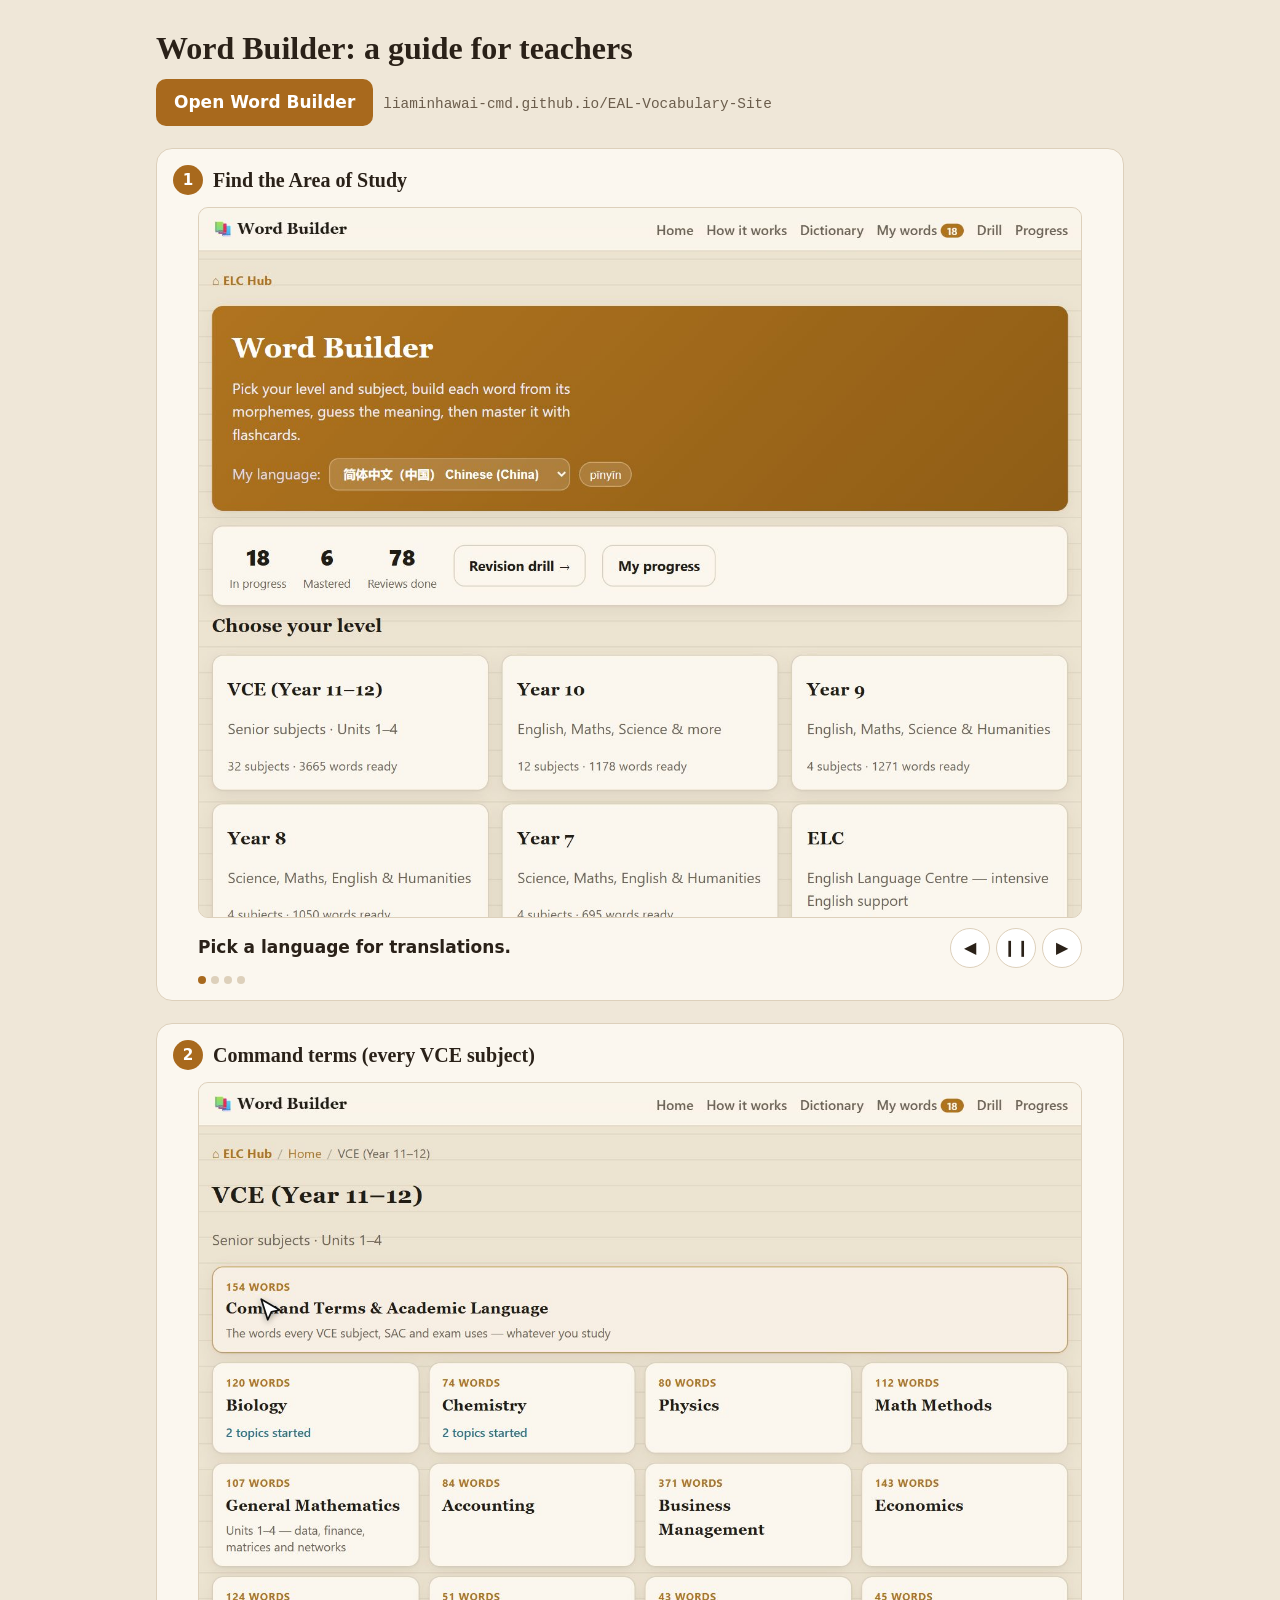
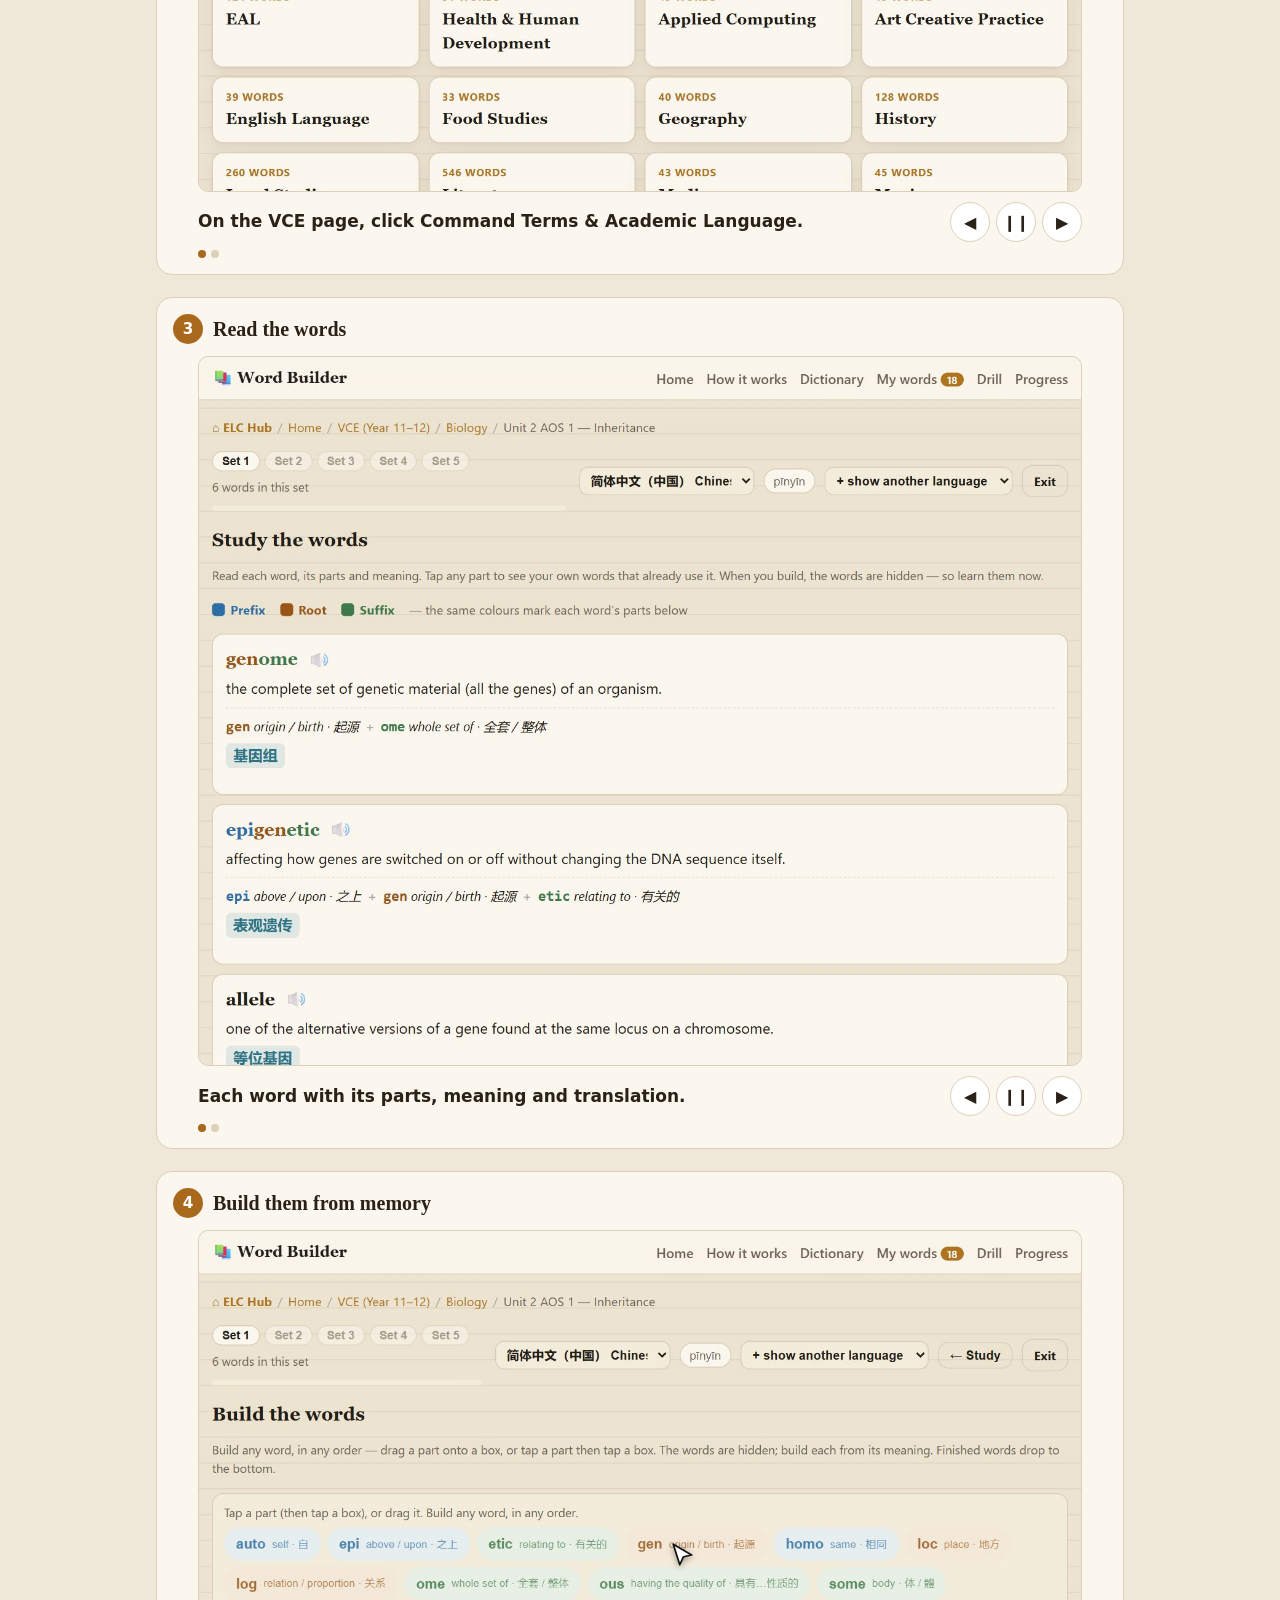
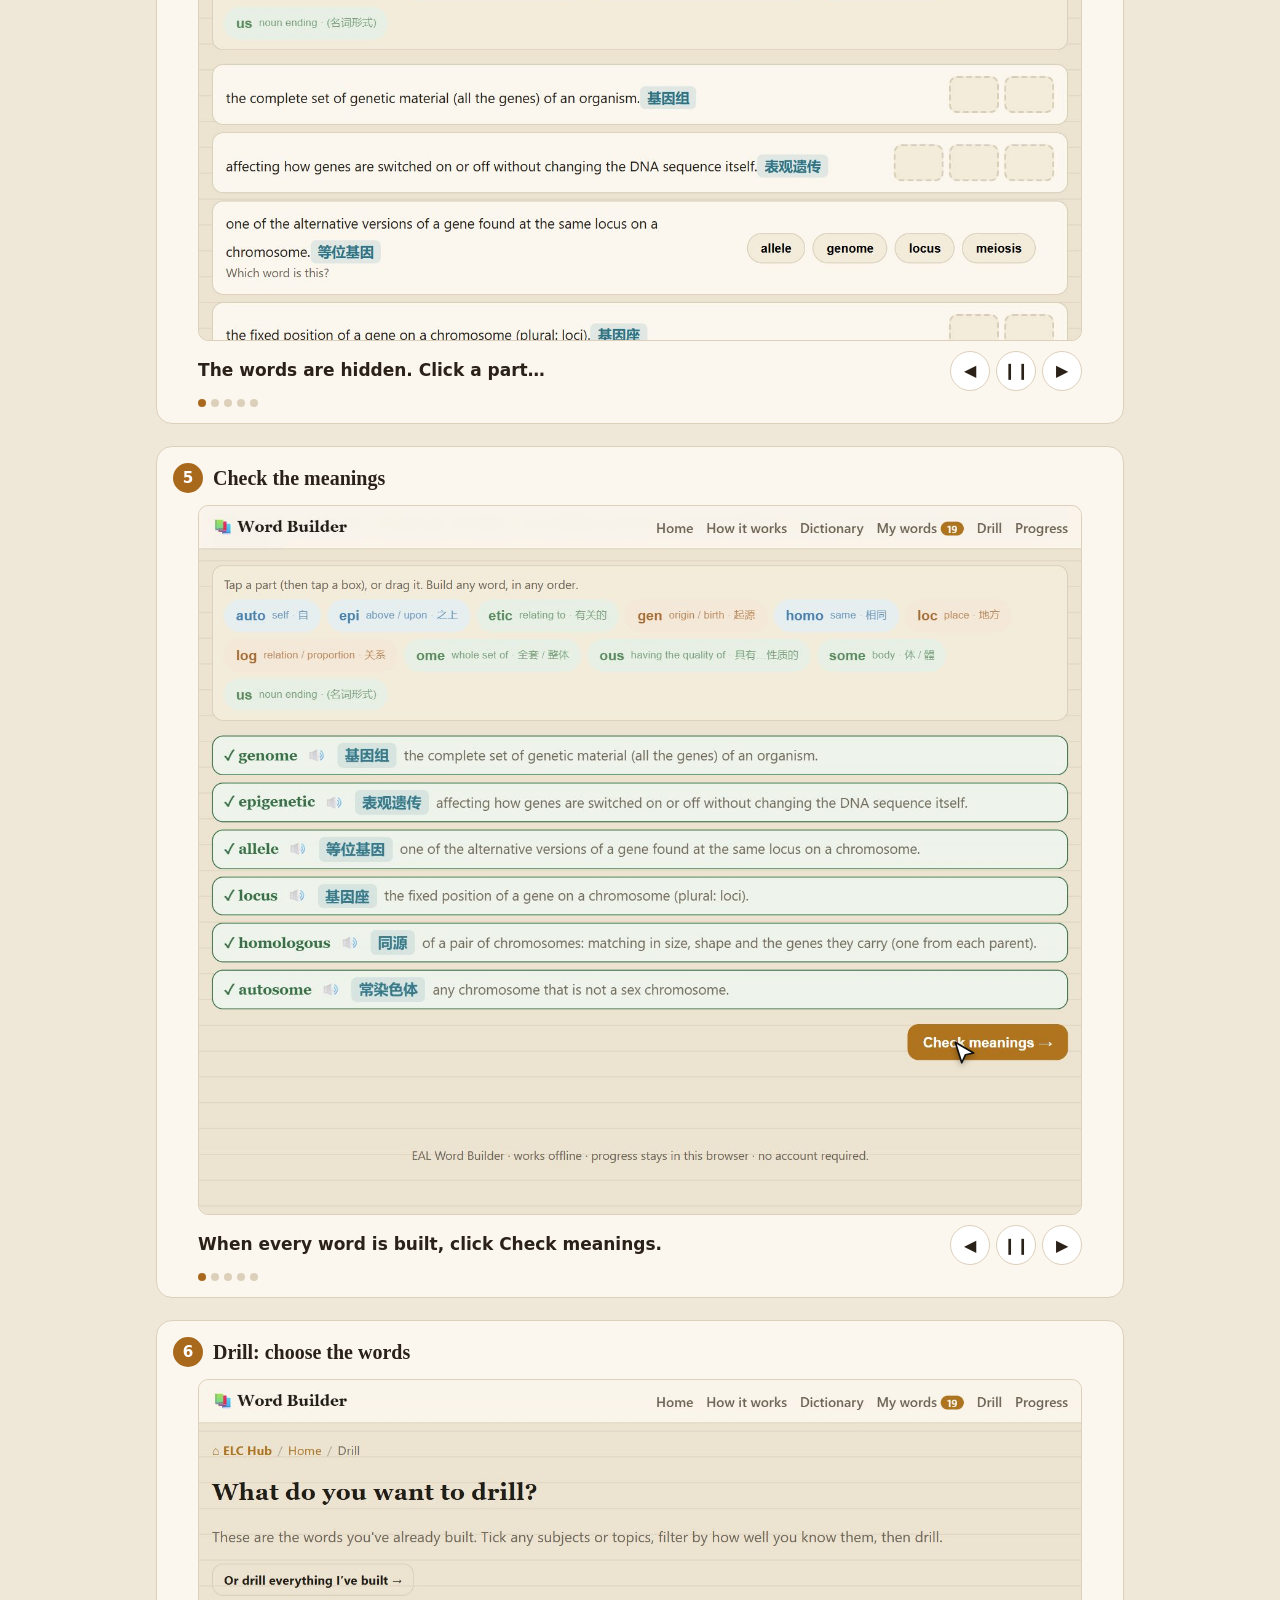
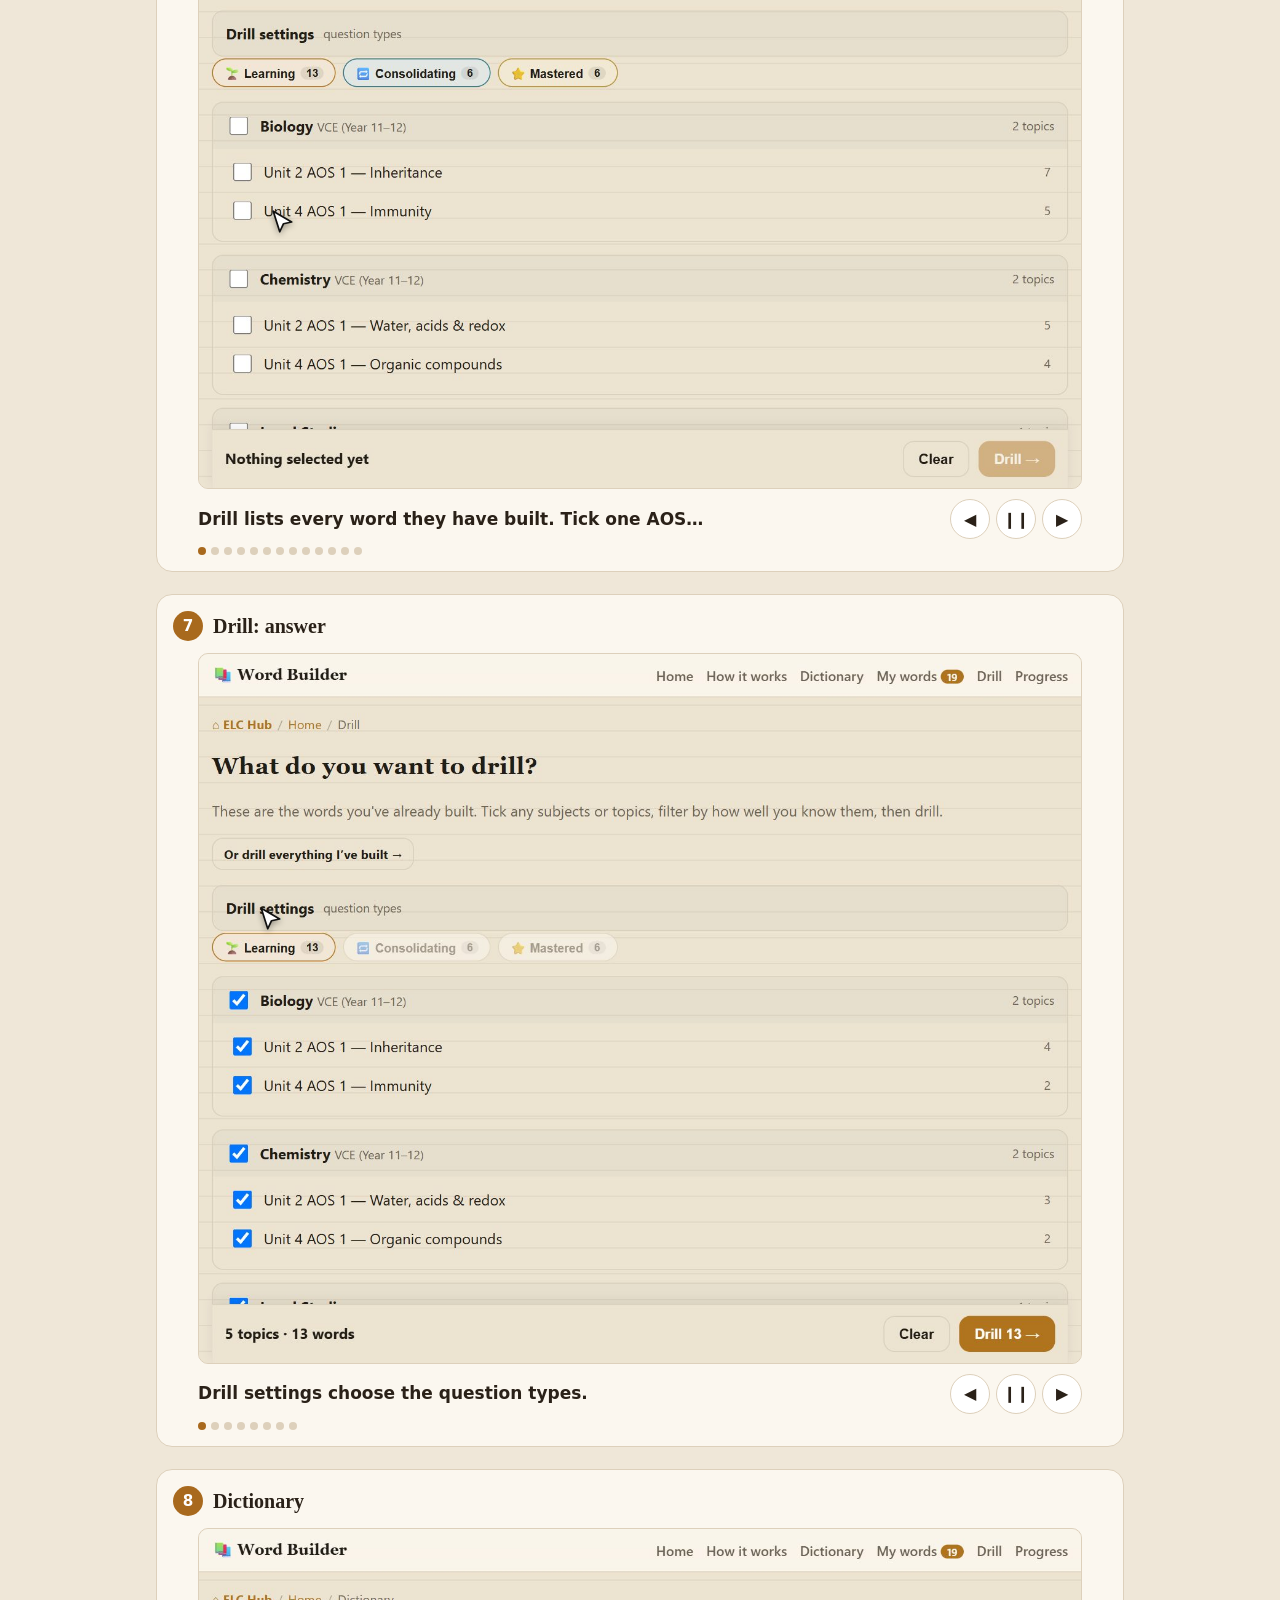
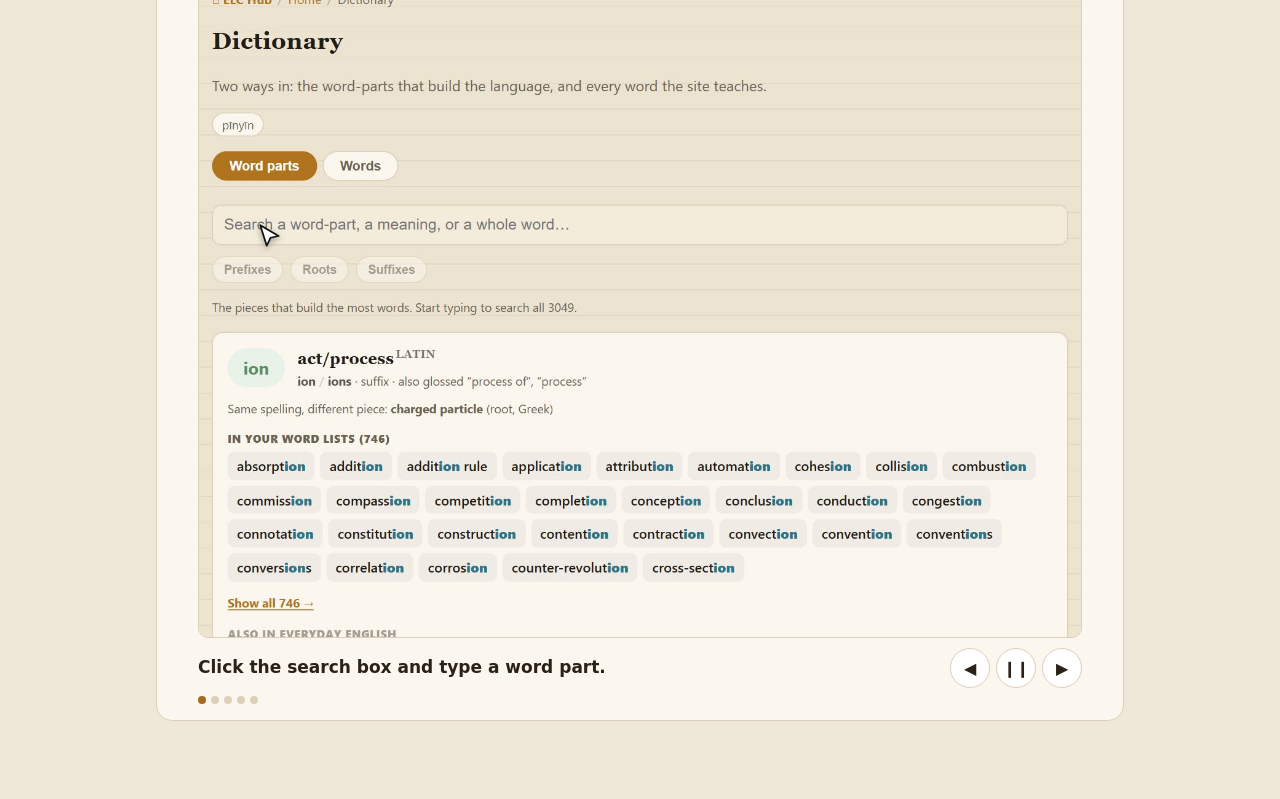
==== commit 35c8a108: "Teacher guide: every screen change now has its own click (44 frames) Several walkthroughs jumped bet" ====
--- a/teachers/index.html
+++ b/teachers/index.html
@@ -68,51 +68,71 @@
          full screenshot {x, y, w, h}; null for no cursor
    =================================================================== */
 const GUIDE = [
-  { title: 'Find the Area of Study', frames: [
-    { img: 'g1-home',  cap: 'Pick a language for translations.',          at: { x: 24.92, y: 34.55, w: 19.99, h: 6.12 } },
-    { img: 'g1-home',  cap: 'Pick the year level.',                       at: { x: 16.03, y: 63.08, w: 21.96, h: 19.12 } },
-    { img: 'g1-level', cap: 'Pick the subject.',                          at: { x: 16.03, y: 39.47, w: 16.43, h: 12.92 } },
-    { img: 'g1-aos',   cap: 'Pick the Unit and AOS.',                     at: { x: 39.02, y: 28.56, w: 21.96, h: 26.75 } },
-  ]},
-  { title: 'Command terms (every VCE subject)', frames: [
-    { img: 'g1-command',       cap: 'Command Terms & Academic Language: 154 words for SACs and exams.', at: { x: 15.74, y: 25.33, w: 68.52, h: 13.36 } },
-    { img: 'g1-command-lists', cap: 'Ten lists, from describe, explain, analyse to hedging and data.',   at: { x: 15.74, y: 33.35, w: 22.55, h: 27.8 } },
-  ]},
-  { title: 'Read the words', frames: [
-    { img: 'g2-study', cap: 'Each word with its parts, meaning and translation.', at: { x: 15.74, y: 38.59, w: 68.52, h: 23.74 } },
-    { img: 'g2-start', cap: 'Then start building.',                              at: { x: 72.59, y: 72.72, w: 11.67, h: 6.12 } },
-  ]},
-  { title: 'Build them from memory', frames: [
-    { img: 'g3-build0', cap: 'The words are hidden. Tap a part…',     at: { x: 48.63, y: 41.41, w: 11.68, h: 5.44 } },
-    { img: 'g3-build1', cap: '…then the box beside its meaning.',      at: { x: 74.3,  y: 78.04, w: 4.39,  h: 5.99 } },
-    { img: 'g3-build2', cap: 'Next part.',                             at: { x: 31.06, y: 46.98, w: 14.47, h: 5.44 } },
-    { img: 'g3-build3', cap: 'Built words drop to the bottom.',        at: null },
-    { img: 'g3-build4', cap: 'Any word, in any order.',                at: { x: 69.69, y: 62.02, w: 13.62, h: 6.77 } },
-  ]},
-  { title: 'Check the meanings', frames: [
-    { img: 'g3-checkbtn', cap: 'When every word is built.',                         at: { x: 70.92, y: 72.66, w: 13.34, h: 6.12 } },
-    { img: 'g3-modes',    cap: 'Tap the translation, type it, or match the definition.', at: { x: 61.52, y: 33.77, w: 22.74, h: 11.59 } },
-    { img: 'g3-check',    cap: 'Each answer is marked.',                            at: { x: 15.59, y: 32.67, w: 68.81, h: 48 } },
-  ]},
-  { title: 'Drill', frames: [
-    { img: 'g4-pick0',            cap: 'Every word they have built, by subject and AOS.', at: { x: 15.59, y: 44.71, w: 68.81, h: 54 } },
-    { img: 'g4-pick-aos',         cap: 'One AOS.',                                        at: { x: 16.84, y: 57.6,  w: 66.33, h: 6.51 } },
-    { img: 'g4-pick-subject',     cap: 'A whole subject.',                                at: { x: 15.74, y: 66.59, w: 68.52, h: 20.83 } },
-    { img: 'g4-pick-notmastered', cap: 'Every subject, without mastered words.',          at: { x: 38.43, y: 38.85, w: 10.09, h: 5.08 } },
-    { img: 'g4-pick-learning',    cap: 'Only words still being learnt.',                  at: { x: 15.59, y: 38.59, w: 68.81, h: 5.6 } },
-    { img: 'g4-settings',         cap: 'Choose the question types.',                      at: { x: 15.74, y: 31.98, w: 68.52, h: 37.08 } },
-    { img: 'g4-card',             cap: 'Drill.',                                          at: { x: 15.74, y: 15.08, w: 68.52, h: 59.09 } },
-  ]},
-  { title: 'Dictionary', frames: [
-    { img: 'g5-dict0',      cap: 'Search a word part…',             at: { x: 15.74, y: 38.46, w: 68.52, h: 6.77 } },
-    { img: 'g5-dict-gen',   cap: '…to see every word that uses it.', at: { x: 15.74, y: 56.34, w: 68.52, h: 42 } },
-    { img: 'g5-dict-words', cap: 'Or search a whole word.',          at: { x: 15.74, y: 52.56, w: 68.52, h: 26.07 } },
+  { title: "Find the Area of Study", frames: [
+    { img: 'f1a', cap: "Pick a language for translations.", at: { x: 24.92, y: 34.55, w: 19.99, h: 6.12 }, look: true },
+    { img: 'f1b', cap: "Click the year level.", at: { x: 15.89, y: 62.82, w: 22.25, h: 19.64 } },
+    { img: 'f1c', cap: "Click the subject.", at: { x: 15.89, y: 39.21, w: 16.73, h: 13.44 } },
+    { img: 'f1d', cap: "Click the Unit and AOS.", at: { x: 38.87, y: 28.3, w: 22.25, h: 27.27 } },
+  ]},
+  { title: "Command terms (every VCE subject)", frames: [
+    { img: 'f2a', cap: "On the VCE page, click Command Terms & Academic Language.", at: { x: 15.89, y: 25.59, w: 68.23, h: 12.84 } },
+    { img: 'f2b', cap: "154 words in ten lists: command terms, SAC and exam instructions, argument, data, hedging.", at: { x: 15.59, y: 33.09, w: 68.81, h: 63.91 }, look: true },
+  ]},
+  { title: "Read the words", frames: [
+    { img: 'f3a', cap: "Each word with its parts, meaning and translation.", at: { x: 15.74, y: 38.59, w: 68.52, h: 23.74 }, look: true },
+    { img: 'f3b', cap: "Then click Start building.", at: { x: 72.67, y: 72.85, w: 11.52, h: 5.86 } },
+  ]},
+  { title: "Build them from memory", frames: [
+    { img: 'f4a', cap: "The words are hidden. Click a part…", at: { x: 48.63, y: 41.41, w: 11.68, h: 5.44 } },
+    { img: 'f4b', cap: "…then the box beside its meaning.", at: { x: 74.3, y: 78.04, w: 4.39, h: 5.99 } },
+    { img: 'f4c', cap: "Click the next part…", at: { x: 31.06, y: 46.98, w: 14.47, h: 5.44 } },
+    { img: 'f4d', cap: "…and the next box.", at: { x: 78.7, y: 73.56, w: 4.39, h: 5.99 } },
+    { img: 'f4e', cap: "Built. The word drops to the bottom of the list.", at: { x: 15.74, y: 72.25, w: 68.52, h: 6.61 }, look: true },
+  ]},
+  { title: "Check the meanings", frames: [
+    { img: 'f5a', cap: "When every word is built, click Check meanings.", at: { x: 70.99, y: 72.79, w: 13.19, h: 5.86 } },
+    { img: 'f5b', cap: "Choose how: tap the translation, type it, or match the definition.", at: { x: 61.59, y: 33.9, w: 22.6, h: 11.33 } },
+    { img: 'f5c', cap: "Click the right definition.", at: { x: 25.82, y: 50.77, w: 33.6, h: 5.08 } },
+    { img: 'f5d', cap: "A wrong answer…", at: { x: 27.38, y: 42.73, w: 45.47, h: 5.08 } },
+    { img: 'f5e', cap: "…is marked, and the right meaning is shown.", at: { x: 15.74, y: 40.91, w: 68.52, h: 7.98 }, look: true },
+  ]},
+  { title: "Drill: choose the words", frames: [
+    { img: 'f6a', cap: "Drill lists every word they have built. Tick one AOS…", at: { x: 16.91, y: 57.74, w: 66.18, h: 6.25 } },
+    { img: 'f6b', cap: "…to drill only that AOS.", at: { x: 15.81, y: 91.28, w: 68.37, h: 5.72 }, look: true },
+    { img: 'f6c', cap: "Clear.", at: { x: 69.71, y: 92.97, w: 5.71, h: 4.03 } },
+    { img: 'f6d', cap: "Tick a subject…", at: { x: 16.91, y: 68.41, w: 66.18, h: 4.17 } },
+    { img: 'f6e', cap: "…to drill every AOS in it.", at: { x: 15.81, y: 66.72, w: 68.37, h: 20.57 }, look: true },
+    { img: 'f6f', cap: "Clear.", at: { x: 69.71, y: 92.97, w: 5.71, h: 4.03 } },
+    { img: 'f6g', cap: "Switch off Mastered…", at: { x: 38.5, y: 38.99, w: 9.95, h: 4.82 } },
+    { img: 'f6h', cap: "…then tick Biology,", at: { x: 16.91, y: 46.8, w: 66.18, h: 4.17 } },
+    { img: 'f6i', cap: "Chemistry,", at: { x: 16.91, y: 68.41, w: 66.18, h: 4.17 } },
+    { img: 'f6j', cap: "and Legal Studies.", at: { x: 16.91, y: 47.97, w: 66.18, h: 4.17 } },
+    { img: 'f6k', cap: "Every subject, without mastered words.", at: { x: 15.81, y: 73.62, w: 68.37, h: 9.11 }, look: true },
+    { img: 'f6l', cap: "Switch off Consolidating too…", at: { x: 26.23, y: 38.99, w: 12.13, h: 4.82 } },
+    { img: 'f6m', cap: "…to drill only words still being learnt.", at: { x: 15.81, y: 91.28, w: 68.37, h: 5.72 }, look: true },
+  ]},
+  { title: "Drill: answer", frames: [
+    { img: 'f7a', cap: "Drill settings choose the question types.", at: { x: 15.89, y: 32.24, w: 68.23, h: 7.14 } },
+    { img: 'f7b', cap: "Here only Build from parts is on.", at: { x: 15.81, y: 32.11, w: 68.37, h: 36.82 }, look: true },
+    { img: 'f7c', cap: "Click Drill.", at: { x: 75.1, y: 92.97, w: 8.06, h: 4.03 } },
+    { img: 'f7d', cap: "Build the word from its meaning: epi,", at: { x: 53.3, y: 63.81, w: 3.95, h: 5.67 } },
+    { img: 'f7e', cap: "gen,", at: { x: 48.85, y: 63.81, w: 4.31, h: 5.67 } },
+    { img: 'f7f', cap: "etic,", at: { x: 60.9, y: 63.81, w: 4.23, h: 5.67 } },
+    { img: 'f7g', cap: "then Check.", at: { x: 49.43, y: 49.1, w: 6.27, h: 5.86 } },
+    { img: 'f7h', cap: "Marked, with the parts and meaning.", at: { x: 15.74, y: 15.08, w: 68.52, h: 59.91 }, look: true },
+  ]},
+  { title: "Dictionary", frames: [
+    { img: 'f8a', cap: "Click the search box and type a word part.", at: { x: 15.81, y: 38.59, w: 68.37, h: 6.51 } },
+    { img: 'f8b', cap: "Every word that uses gen.", at: { x: 15.74, y: 56.34, w: 68.52, h: 40.66 }, look: true },
+    { img: 'f8c', cap: "Click Words…", at: { x: 24.58, y: 31.03, w: 6.48, h: 4.95 } },
+    { img: 'f8d', cap: "…and search a whole word.", at: { x: 15.81, y: 38.59, w: 68.37, h: 6.51 } },
+    { img: 'f8e', cap: "Its parts, meaning and the units that teach it.", at: { x: 15.74, y: 52.56, w: 68.52, h: 26.07 }, look: true },
   ]},
 ];
 /* =================================================================== */
 
 const still = matchMedia('(prefers-reduced-motion: reduce)').matches;
-const HOLD = 2300, MOVE = 750;
+const PAUSE = 1100, MOVE = 750, AFTER = 450, LOOK = 2600;
 const el = (tag, cls, html) => { const e = document.createElement(tag); if (cls) e.className = cls; if (html != null) e.innerHTML = html; return e; };
 const CURSOR = '<svg viewBox="0 0 24 24"><path d="M3 2l17 10-7.5 1.6L9 21z" fill="#fff" stroke="#111" stroke-width="1.6" stroke-linejoin="round"/></svg>';
 
@@ -150,34 +170,47 @@
     if (!f.at) { cursor.style.opacity = '0'; return; }
     const a = { ...f.at, h: Math.min(f.at.h, 98 - f.at.y) };
     Object.assign(ring.style, { left: a.x + '%', top: a.y + '%', width: a.w + '%', height: a.h + '%' });
+    // A "look" frame shows a result: ring only, no click.
+    if (f.look) { cursor.style.opacity = '0'; if (animate) timer = setTimeout(() => ring.classList.add('on'), 250); else ring.classList.add('on'); return; }
+    // A click frame: the screen before the click. Cursor moves, clicks, and
+    // the next frame (the result) follows straight after.
     const cx = a.x + Math.min(a.w / 2, 4), cy = a.y + Math.min(a.h / 2, 5);
     cursor.style.opacity = '1';
-    if (!animate) { cursor.style.transition = 'none'; }
-    cursor.style.left = cx + '%'; cursor.style.top = cy + '%';
-    if (!animate) { cursor.offsetWidth; cursor.style.transition = ''; ring.classList.add('on'); return; }
+    if (!animate) {
+      cursor.style.transition = 'none'; cursor.style.left = cx + '%'; cursor.style.top = cy + '%';
+      cursor.offsetWidth; cursor.style.transition = ''; ring.classList.add('on'); return;
+    }
     timer = setTimeout(() => {
-      ripple.style.left = cx + '%'; ripple.style.top = cy + '%';
-      ripple.classList.remove('go'); ripple.offsetWidth; ripple.classList.add('go');
-      ring.classList.add('on');
-    }, MOVE);
+      cursor.style.left = cx + '%'; cursor.style.top = cy + '%';
+      timer = setTimeout(() => {
+        ripple.style.left = cx + '%'; ripple.style.top = cy + '%';
+        ripple.classList.remove('go'); ripple.offsetWidth; ripple.classList.add('go');
+        ring.classList.add('on');
+      }, MOVE);
+    }, PAUSE);
   }
+  // How long each frame stays: a click frame lasts until just after its click.
+  const dwell = (f) => (!f.at || f.look) ? LOOK : PAUSE + MOVE + AFTER;
+  let tickTimer = null;
   function tick() {
+    clearTimeout(tickTimer);
     if (!playing || !visible) return;
-    timer = setTimeout(() => {
+    tickTimer = setTimeout(() => {
       if (!playing || !visible) return;
       const last = i === step.frames.length - 1;
       show(i + 1, true);
-      setTimeout(tick, last ? 900 : 0);
-    }, HOLD + (step.frames[i].at ? MOVE : 0));
+      tickTimer = setTimeout(tick, last ? 900 : 0);
+    }, dwell(step.frames[i]));
   }
-  prev.onclick = () => { playing = false; setPlay(); show(i - 1, !still); };
-  next.onclick = () => { playing = false; setPlay(); show(i + 1, !still); };
-  play.onclick = () => { playing = !playing; setPlay(); if (playing) tick(); else clearTimeout(timer); };
+  const stop = () => { clearTimeout(timer); clearTimeout(tickTimer); };
+  prev.onclick = () => { playing = false; setPlay(); stop(); show(i - 1, !still); };
+  next.onclick = () => { playing = false; setPlay(); stop(); show(i + 1, !still); };
+  play.onclick = () => { playing = !playing; setPlay(); if (playing) { show(i, true); tick(); } else stop(); };
   setPlay();
   show(0, false);
   new IntersectionObserver(([e]) => {
     const was = visible; visible = e.isIntersecting && e.intersectionRatio > 0.35;
-    if (visible && !was) { show(i, !still); tick(); } else if (!visible) clearTimeout(timer);
+    if (visible && !was) { show(i, !still); tick(); } else if (!visible) stop();
   }, { threshold: [0, 0.35, 0.7, 1] }).observe(stage);
 });
 </script>
